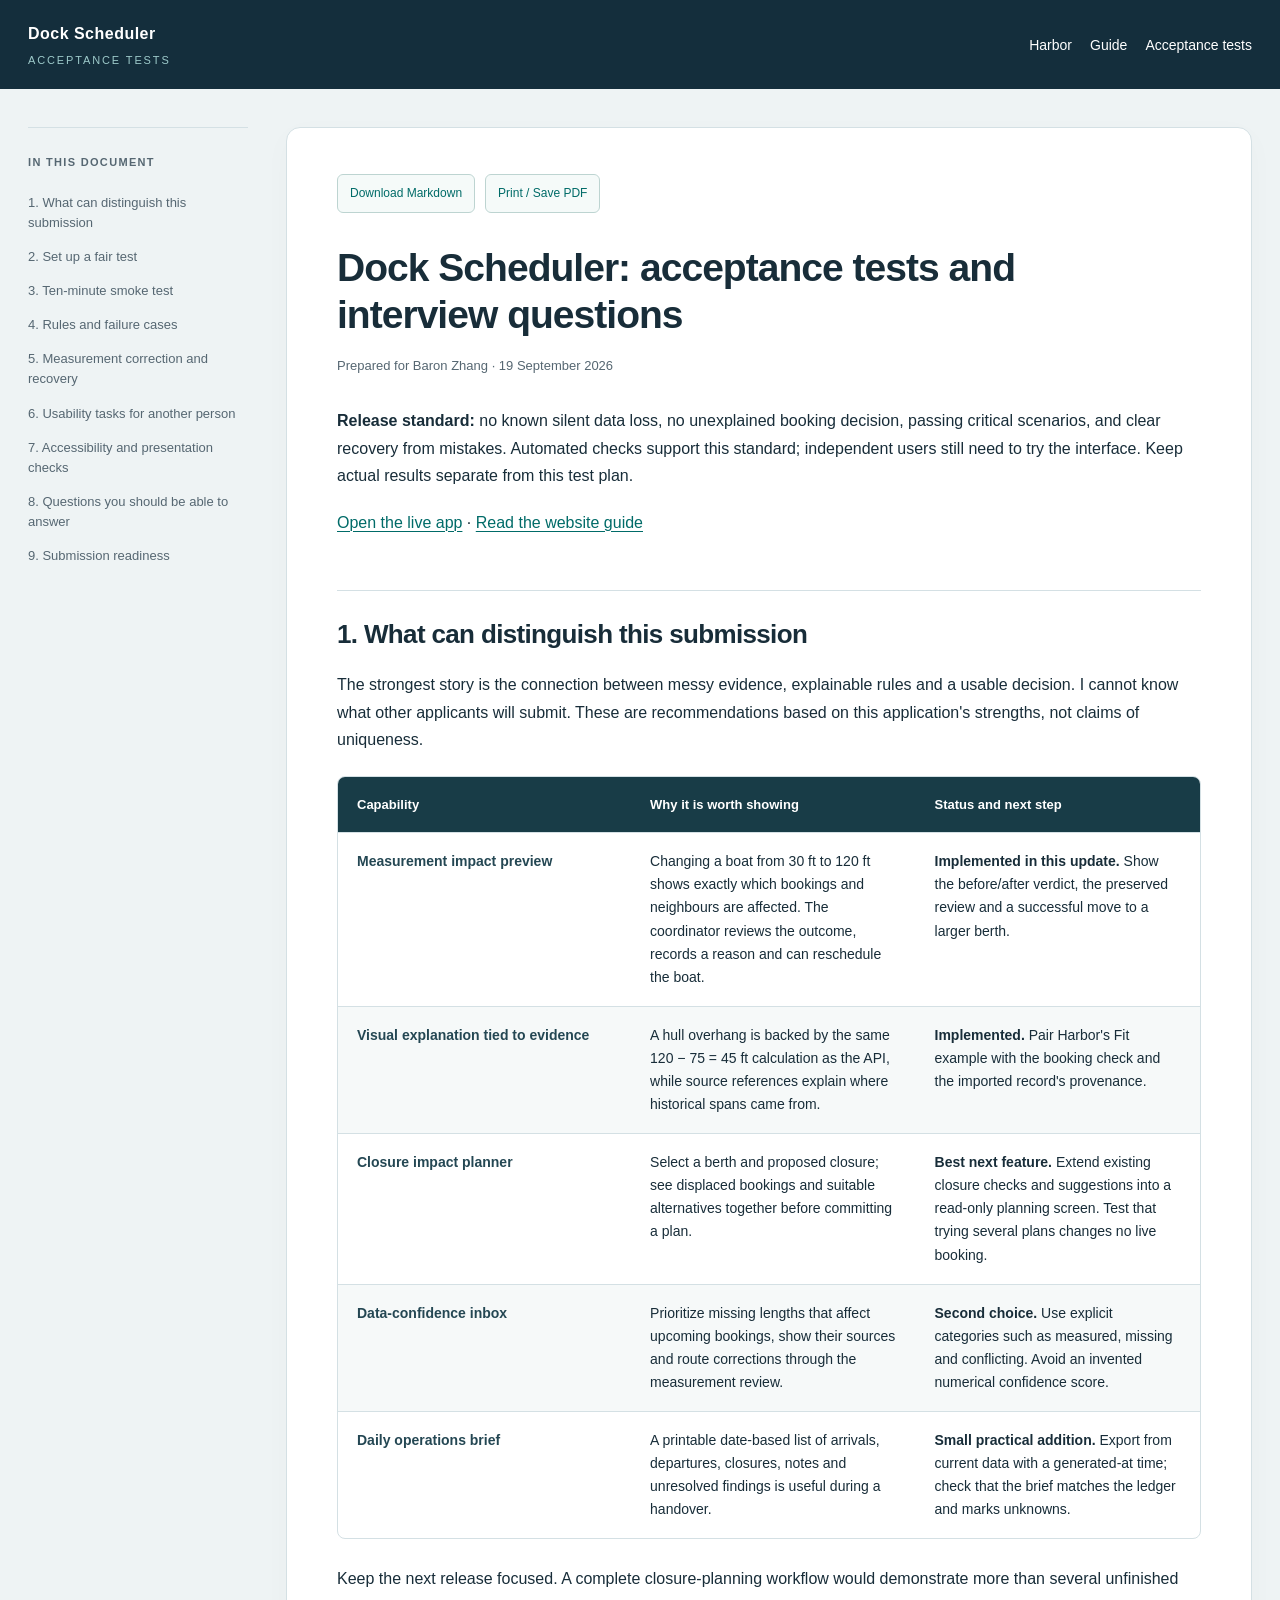
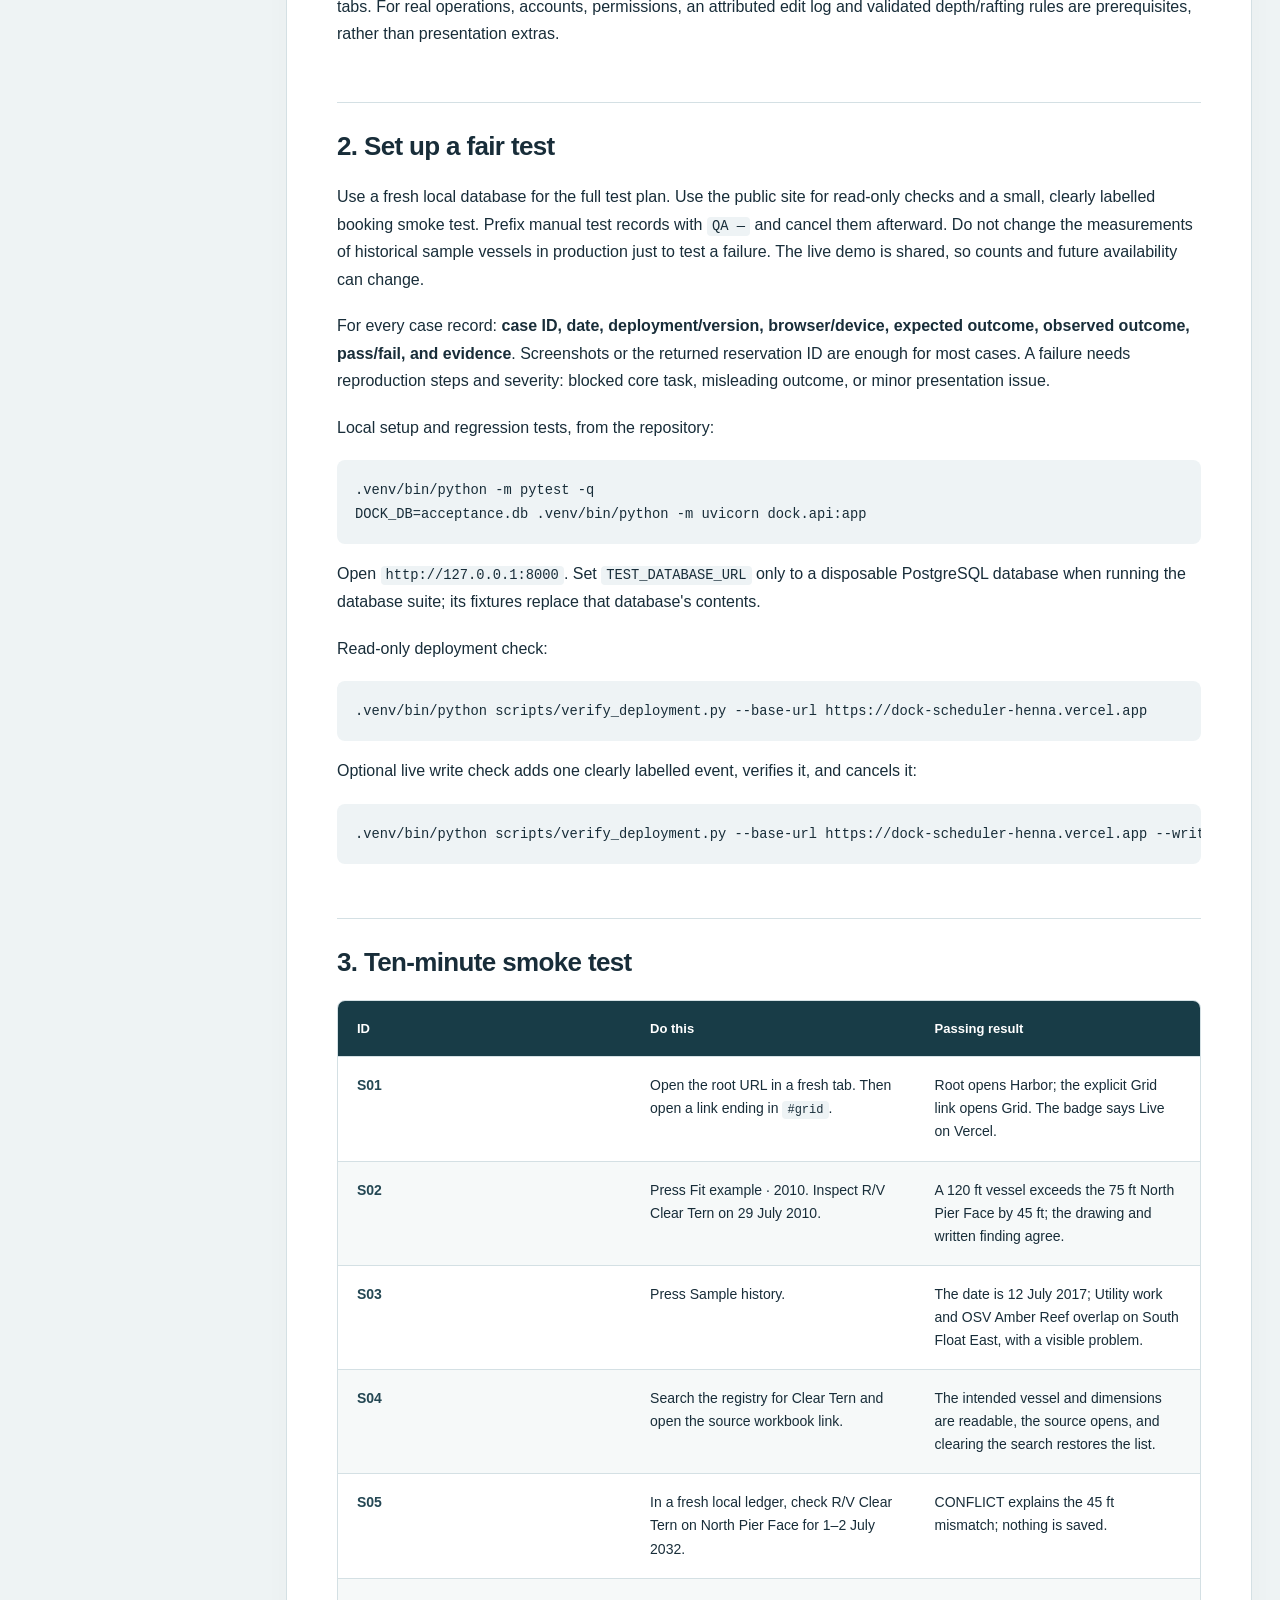
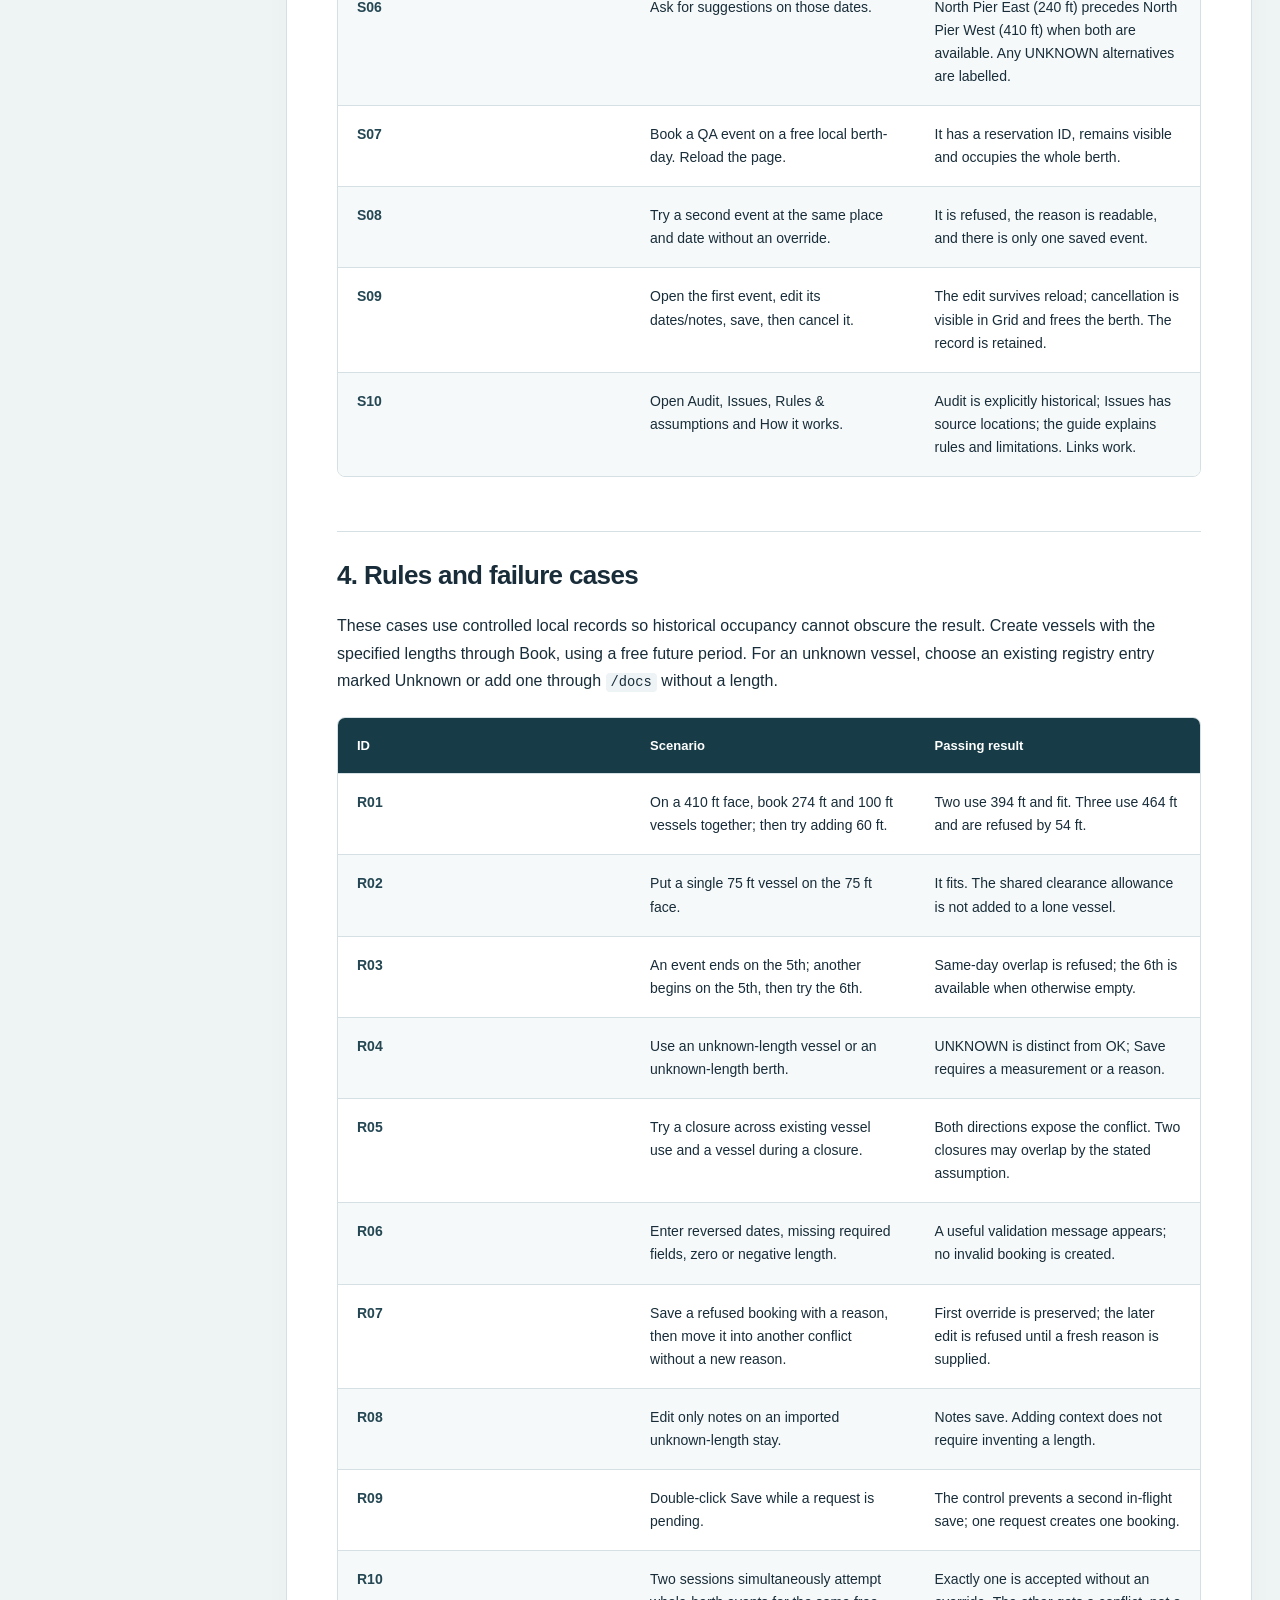
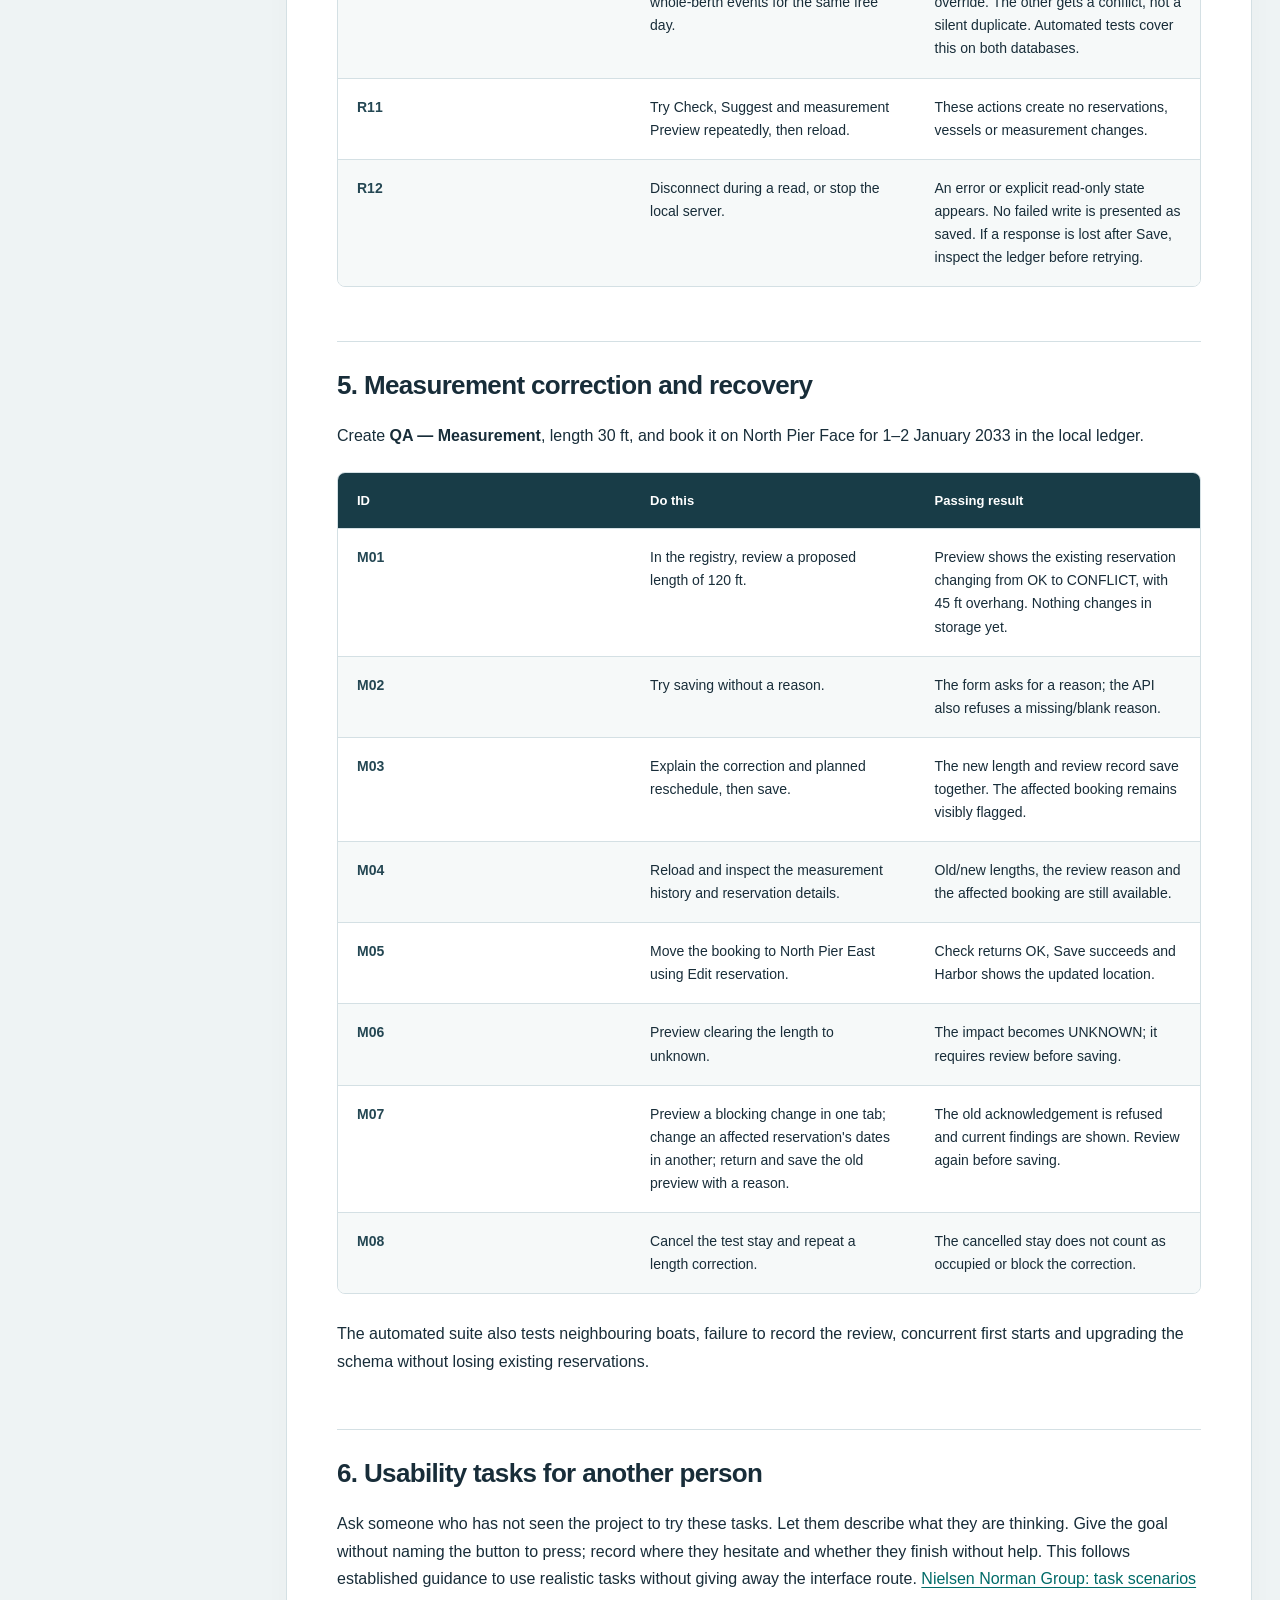
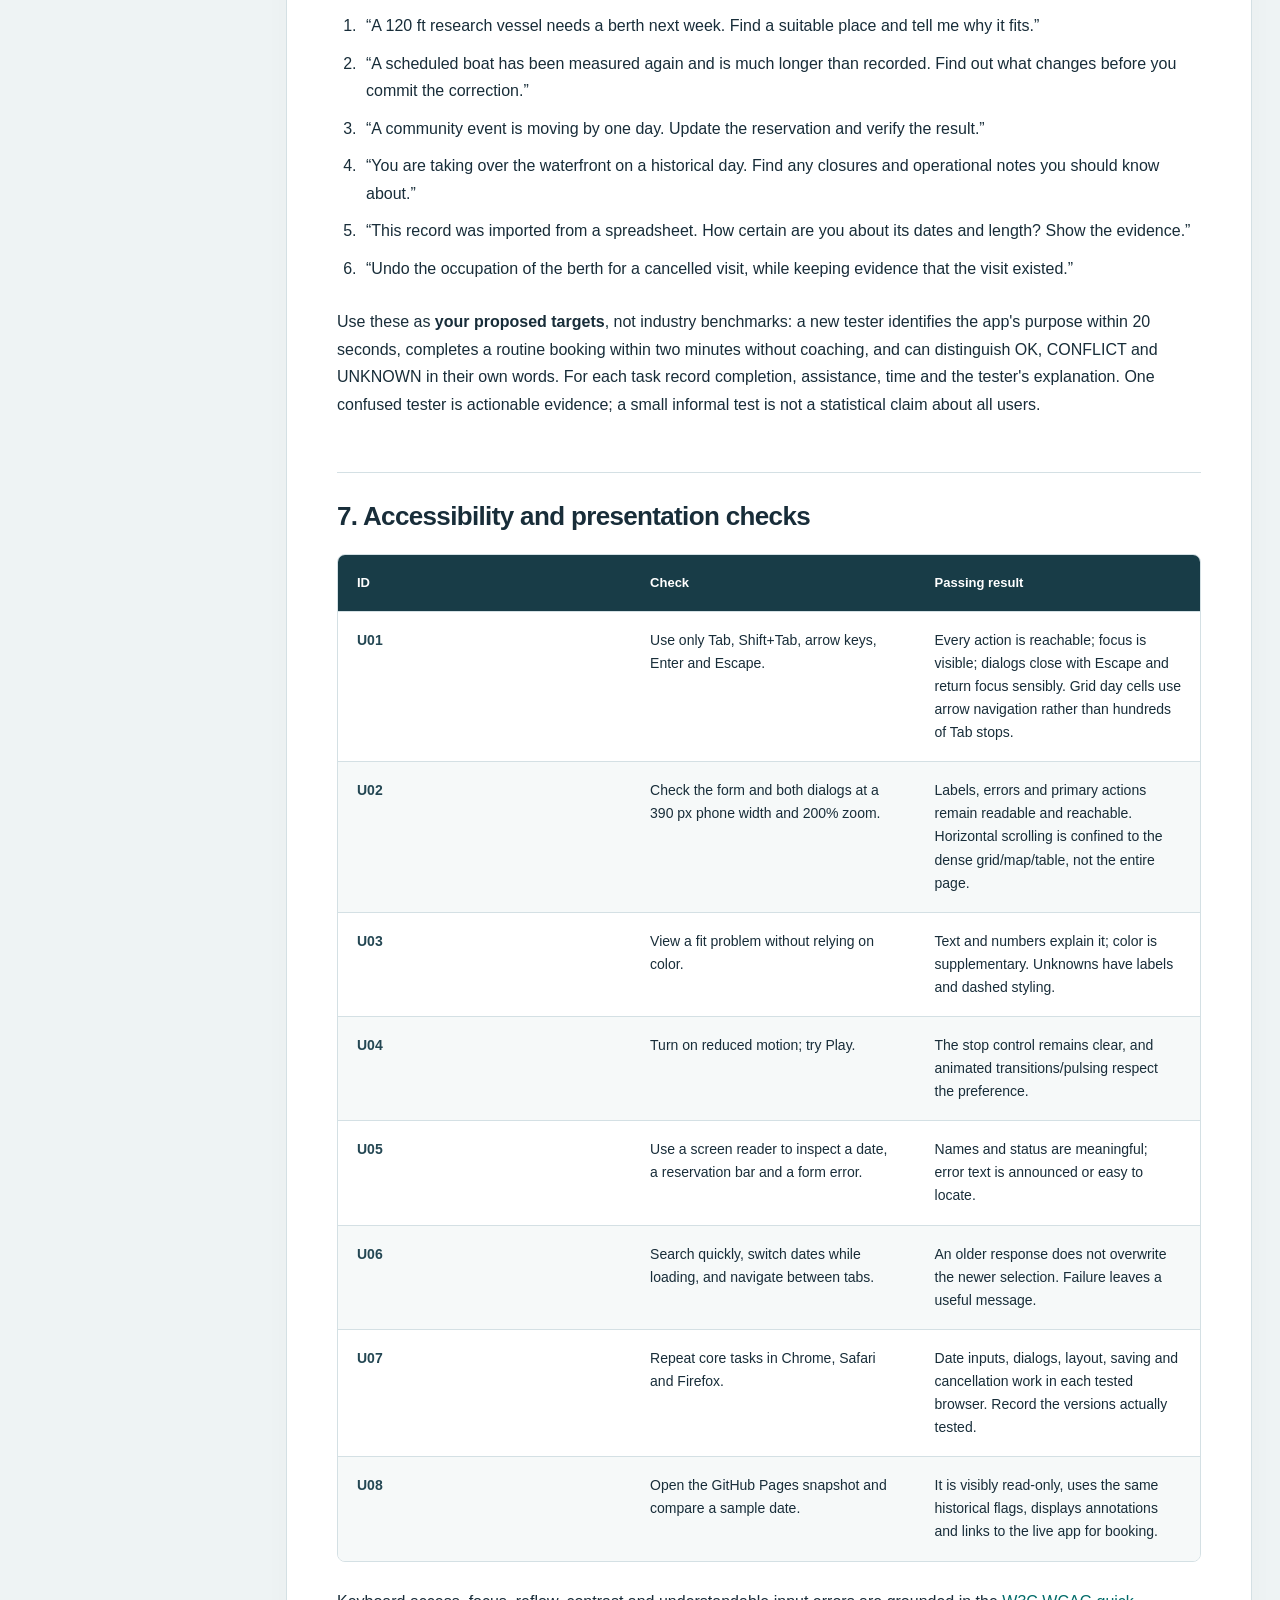
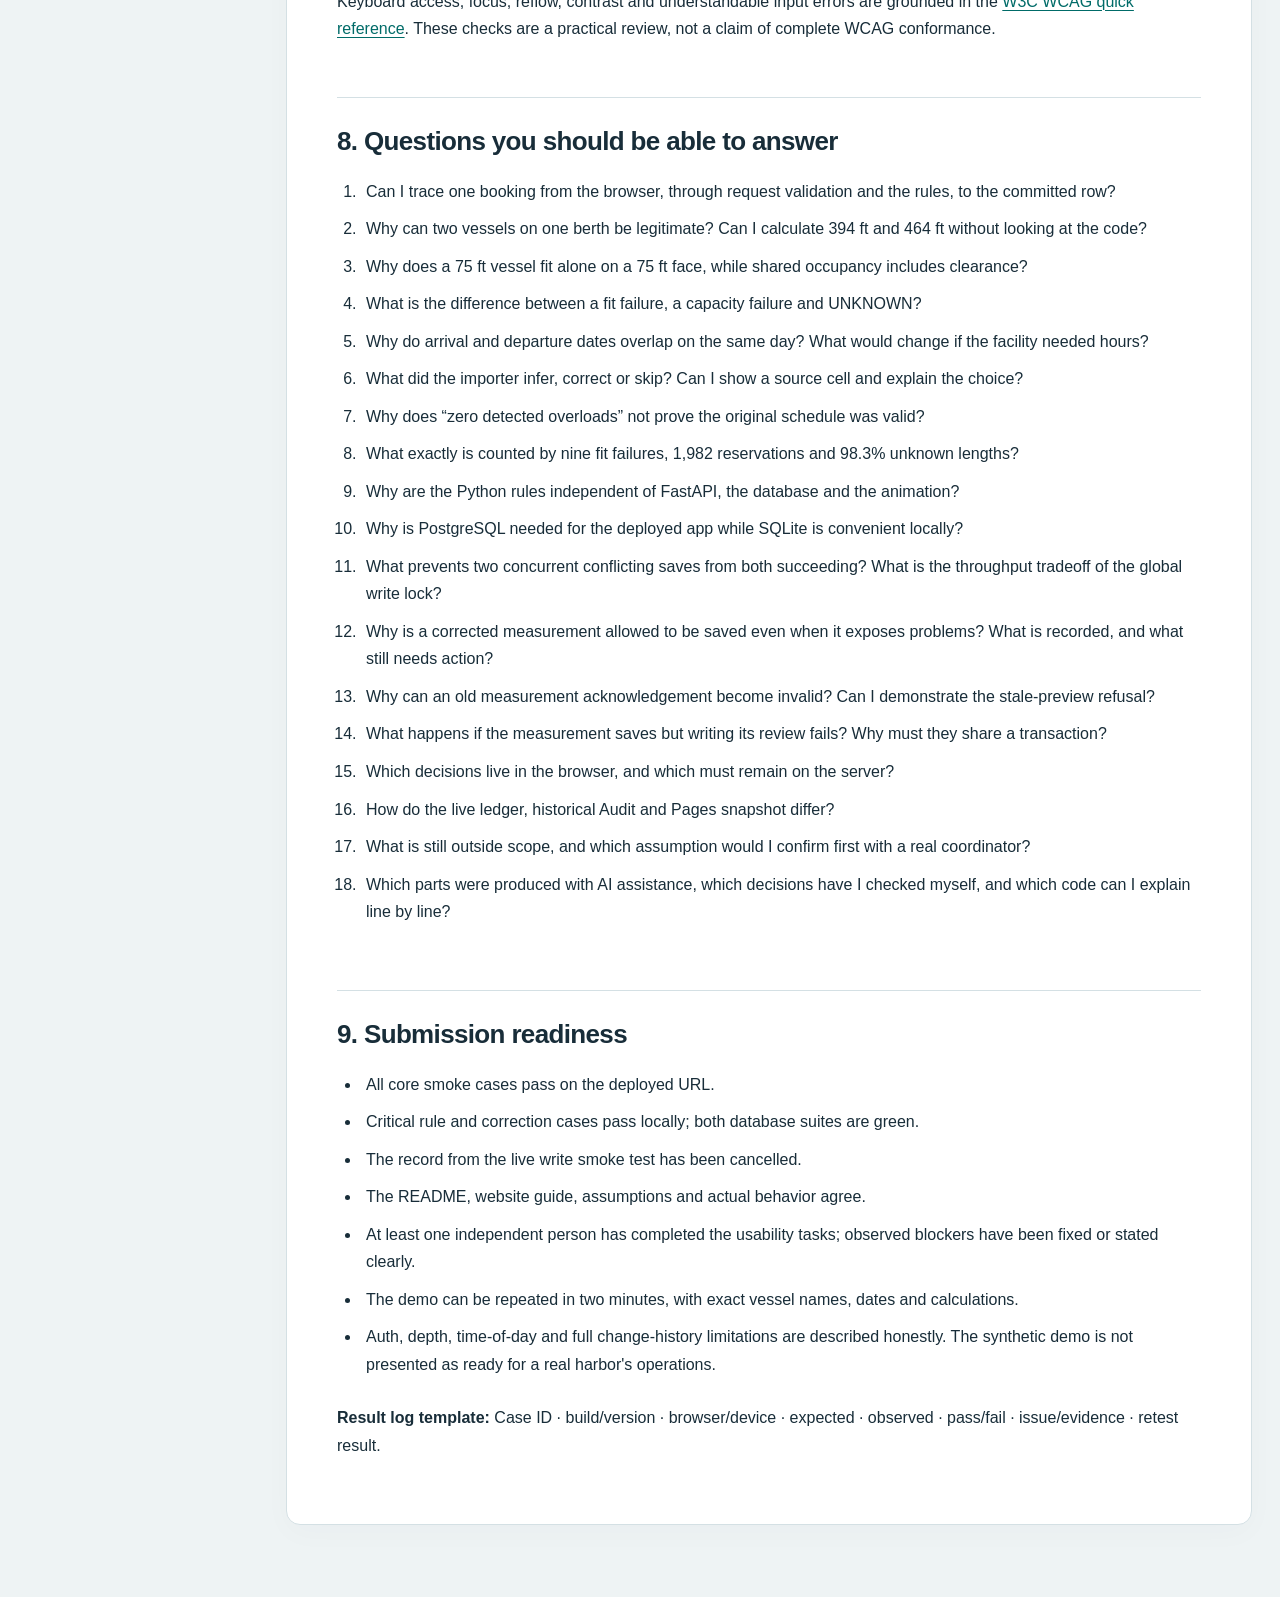
==== site/acceptance.html @ c5d9aa5a "Review measurement impacts and finish coordinator workflows" ====
<!doctype html><html lang="en"><head><meta charset="utf-8"><meta name="viewport" content="width=device-width,initial-scale=1"><title>Dock Scheduler · Acceptance tests</title><style>
:root{--ink:#182d39;--muted:#566772;--teal:#006b68;--line:#d4e0e4;--paper:#fff;--wash:#eef3f4;color-scheme:light}
*{box-sizing:border-box}html{scroll-behavior:smooth;scroll-padding-top:28px}
body{margin:0;background:var(--wash);color:var(--ink);font:16px/1.72 -apple-system,BlinkMacSystemFont,"Segoe UI",sans-serif}
.top{background:#142e3c;color:#fff;padding:20px max(28px,calc((100vw - 1380px)/2));display:flex;align-items:center;justify-content:space-between;gap:16px}
.brand{font-size:16px;font-weight:700;letter-spacing:.03em}.brand span{display:block;font-size:11px;font-weight:500;letter-spacing:.17em;text-transform:uppercase;color:#9dcaca;margin-top:3px}
.top nav{display:flex;gap:18px;flex-wrap:wrap}.top a{color:#fff;font-size:14px;text-decoration:none}.top a[aria-current]{border-bottom:2px solid #73c6bf}
.layout{max-width:1380px;margin:auto;padding:38px 28px 72px;display:grid;grid-template-columns:220px minmax(0,1fr);gap:38px;align-items:start}
.toc{position:sticky;top:24px;font-size:13px;line-height:1.55}.toc h2{font-size:11px;letter-spacing:.12em;text-transform:uppercase;color:var(--muted);margin:0 0 16px}.toc a{display:block;color:var(--muted);padding:7px 0;text-decoration:none}.toc a:hover{color:var(--teal)}
main{background:var(--paper);padding:46px 50px;border:1px solid var(--line);border-radius:14px;min-width:0;box-shadow:0 8px 30px #16384406}
.tools{display:flex;gap:10px;flex-wrap:wrap;margin-bottom:32px;font-size:12px}.tools a,.tools button{font:inherit;color:var(--teal);border:1px solid #bdd4d1;background:#f5faf9;border-radius:6px;padding:8px 12px;text-decoration:none;cursor:pointer}
h1,h2,h3{line-height:1.2;letter-spacing:-.025em}h1{font-size:39px;margin:0 0 16px;max-width:760px;font-weight:750}h1+p{font-size:13px;color:var(--muted);margin:0 0 30px}
h2{font-size:26px;margin:54px 0 21px;padding-top:28px;border-top:1px solid var(--line)}h3{font-size:20px;margin:32px 0 12px}p{margin:14px 0 19px}h2+p,h3+p{margin-top:0}
a{color:var(--teal);text-decoration-thickness:1px;text-underline-offset:3px;overflow-wrap:anywhere}a:hover{color:#043f49}a:focus-visible,button:focus-visible{outline:3px solid #c8752b;outline-offset:4px}
pre{overflow:auto;padding:18px;background:#eef3f5;border-radius:8px;line-height:1.5}pre code{padding:0;white-space:pre}strong{font-weight:700}code{font-size:.86em;padding:2px 5px;border-radius:4px;background:#eef3f5;overflow-wrap:anywhere}li{padding:0 0 10px 5px}ul,ol{padding-left:24px}
.table-wrap{border:1px solid var(--line);border-radius:8px;overflow:hidden;margin:22px 0 26px}table{width:100%;border-collapse:collapse;table-layout:fixed;font-size:14px;line-height:1.65}th,td{padding:17px 19px;text-align:left;vertical-align:top;overflow-wrap:anywhere}th{background:#183c47;color:#fff;font-weight:650;font-size:13px}th:first-child,td:first-child{width:34%}td{border-top:1px solid var(--line)}tbody tr:nth-child(even){background:#f6f9f9}td:first-child{color:#244753;font-weight:550}
.footer{font-size:12px;color:var(--muted);border-top:1px solid var(--line);padding-top:20px;margin-top:44px}
@media(max-width:1100px){.layout{grid-template-columns:175px minmax(0,1fr);gap:24px}main{padding:36px 30px}h1{font-size:34px}.toc{font-size:12px}}
@media(max-width:800px){.layout{display:block;padding:20px 16px 48px}.toc{position:static;margin-bottom:22px}.toc h2{margin-bottom:8px}.toc a{display:inline-block;margin-right:16px;padding:4px 0}.top{padding:18px 20px}.top nav{gap:12px}main{padding:28px 24px}h1{font-size:30px}h2{font-size:23px;margin-top:38px}}
@media(max-width:550px){body{font-size:15px}.top{align-items:flex-start;flex-direction:column}main{padding:25px 18px}.table-wrap{border:0}table,tbody,tr,td{display:block;width:100%}thead{display:none}tr{border:1px solid var(--line);border-radius:8px;overflow:hidden;margin-bottom:14px}td:first-child{width:100%;background:#eaf2f2}td{border:0;padding:14px 16px}td+td{border-top:1px solid var(--line)}td::before{content:attr(data-label);display:block;font-size:10px;text-transform:uppercase;letter-spacing:.08em;color:var(--muted);margin-bottom:7px}h1{font-size:28px}}
@media print{@page{size:A4;margin:17mm}body{background:white;font-size:10pt;line-height:1.5}.top,.toc,.tools{display:none}.layout{display:block;margin:0;padding:0;max-width:none}main{border:0;box-shadow:none;border-radius:0;padding:0}h1{font-size:25pt}h2{font-size:17pt;margin-top:24pt;padding-top:12pt}h3{font-size:13pt}h1,h2,h3{break-after:avoid}table{font-size:9pt;line-height:1.4}th,td{padding:8pt}tr{break-inside:avoid}th{background:#e8eff0;color:var(--ink)}.table-wrap{overflow:visible;border-radius:0}a{color:#164e5c}p,li{orphans:3;widows:3}.footer{font-size:8pt}}
</style></head><body>
    <header class="top"><div class="brand">Dock Scheduler<span>Acceptance tests</span></div><nav><a href="index.html#harbor">Harbor</a><a href="guide.html">Guide</a><a href="acceptance.html">Acceptance tests</a></nav></header>
    <div class="layout"><aside class="toc"><h2>In this document</h2><nav aria-label="Contents"><a href="#1-what-can-distinguish-this-submission">1. What can distinguish this submission</a><a href="#2-set-up-a-fair-test">2. Set up a fair test</a><a href="#3-ten-minute-smoke-test">3. Ten-minute smoke test</a><a href="#4-rules-and-failure-cases">4. Rules and failure cases</a><a href="#5-measurement-correction-and-recovery">5. Measurement correction and recovery</a><a href="#6-usability-tasks-for-another-person">6. Usability tasks for another person</a><a href="#7-accessibility-and-presentation-checks">7. Accessibility and presentation checks</a><a href="#8-questions-you-should-be-able-to-answer">8. Questions you should be able to answer</a><a href="#9-submission-readiness">9. Submission readiness</a></nav></aside><main><div class="tools"><a href="acceptance.md" download>Download Markdown</a><button onclick="window.print()" type="button">Print / Save PDF</button></div><h1 id="dock-scheduler-acceptance-tests-and-interview-questions">Dock Scheduler: acceptance tests and interview questions</h1>
<p>Prepared for Baron Zhang · 19 September 2026</p>
<p><strong>Release standard:</strong> no known silent data loss, no unexplained booking decision, passing critical scenarios, and clear recovery from mistakes. Automated checks support this standard; independent users still need to try the interface. Keep actual results separate from this test plan.</p>
<p><a href="https://dock-scheduler-henna.vercel.app/">Open the live app</a> · <a href="https://dock-scheduler-henna.vercel.app/guide.html">Read the website guide</a></p>
<h2 id="1-what-can-distinguish-this-submission">1. What can distinguish this submission</h2>
<p>The strongest story is the connection between messy evidence, explainable rules and a usable decision. I cannot know what other applicants will submit. These are recommendations based on this application&#x27;s strengths, not claims of uniqueness.</p>
<div class="table-wrap"><table><thead><tr><th scope="col">Capability</th><th scope="col">Why it is worth showing</th><th scope="col">Status and next step</th></tr></thead><tbody><tr><td data-label="Capability">Measurement impact preview</td><td data-label="Why it is worth showing">Changing a boat from 30 ft to 120 ft shows exactly which bookings and neighbours are affected. The coordinator reviews the outcome, records a reason and can reschedule the boat.</td><td data-label="Status and next step"><strong>Implemented in this update.</strong> Show the before/after verdict, the preserved review and a successful move to a larger berth.</td></tr><tr><td data-label="Capability">Visual explanation tied to evidence</td><td data-label="Why it is worth showing">A hull overhang is backed by the same 120 − 75 = 45 ft calculation as the API, while source references explain where historical spans came from.</td><td data-label="Status and next step"><strong>Implemented.</strong> Pair Harbor&#x27;s Fit example with the booking check and the imported record&#x27;s provenance.</td></tr><tr><td data-label="Capability">Closure impact planner</td><td data-label="Why it is worth showing">Select a berth and proposed closure; see displaced bookings and suitable alternatives together before committing a plan.</td><td data-label="Status and next step"><strong>Best next feature.</strong> Extend existing closure checks and suggestions into a read-only planning screen. Test that trying several plans changes no live booking.</td></tr><tr><td data-label="Capability">Data-confidence inbox</td><td data-label="Why it is worth showing">Prioritize missing lengths that affect upcoming bookings, show their sources and route corrections through the measurement review.</td><td data-label="Status and next step"><strong>Second choice.</strong> Use explicit categories such as measured, missing and conflicting. Avoid an invented numerical confidence score.</td></tr><tr><td data-label="Capability">Daily operations brief</td><td data-label="Why it is worth showing">A printable date-based list of arrivals, departures, closures, notes and unresolved findings is useful during a handover.</td><td data-label="Status and next step"><strong>Small practical addition.</strong> Export from current data with a generated-at time; check that the brief matches the ledger and marks unknowns.</td></tr></tbody></table></div>
<p>Keep the next release focused. A complete closure-planning workflow would demonstrate more than several unfinished tabs. For real operations, accounts, permissions, an attributed edit log and validated depth/rafting rules are prerequisites, rather than presentation extras.</p>
<h2 id="2-set-up-a-fair-test">2. Set up a fair test</h2>
<p>Use a fresh local database for the full test plan. Use the public site for read-only checks and a small, clearly labelled booking smoke test. Prefix manual test records with <code>QA —</code> and cancel them afterward. Do not change the measurements of historical sample vessels in production just to test a failure. The live demo is shared, so counts and future availability can change.</p>
<p>For every case record: <strong>case ID, date, deployment/version, browser/device, expected outcome, observed outcome, pass/fail, and evidence</strong>. Screenshots or the returned reservation ID are enough for most cases. A failure needs reproduction steps and severity: blocked core task, misleading outcome, or minor presentation issue.</p>
<p>Local setup and regression tests, from the repository:</p>
<pre><code>.venv/bin/python -m pytest -q
DOCK_DB=acceptance.db .venv/bin/python -m uvicorn dock.api:app</code></pre>
<p>Open <code>http://127.0.0.1:8000</code>. Set <code>TEST_DATABASE_URL</code> only to a disposable PostgreSQL database when running the database suite; its fixtures replace that database&#x27;s contents.</p>
<p>Read-only deployment check:</p>
<pre><code>.venv/bin/python scripts/verify_deployment.py --base-url https://dock-scheduler-henna.vercel.app</code></pre>
<p>Optional live write check adds one clearly labelled event, verifies it, and cancels it:</p>
<pre><code>.venv/bin/python scripts/verify_deployment.py --base-url https://dock-scheduler-henna.vercel.app --write-smoke</code></pre>
<h2 id="3-ten-minute-smoke-test">3. Ten-minute smoke test</h2>
<div class="table-wrap"><table><thead><tr><th scope="col">ID</th><th scope="col">Do this</th><th scope="col">Passing result</th></tr></thead><tbody><tr><td data-label="ID">S01</td><td data-label="Do this">Open the root URL in a fresh tab. Then open a link ending in <code>#grid</code>.</td><td data-label="Passing result">Root opens Harbor; the explicit Grid link opens Grid. The badge says Live on Vercel.</td></tr><tr><td data-label="ID">S02</td><td data-label="Do this">Press Fit example · 2010. Inspect R/V Clear Tern on 29 July 2010.</td><td data-label="Passing result">A 120 ft vessel exceeds the 75 ft North Pier Face by 45 ft; the drawing and written finding agree.</td></tr><tr><td data-label="ID">S03</td><td data-label="Do this">Press Sample history.</td><td data-label="Passing result">The date is 12 July 2017; Utility work and OSV Amber Reef overlap on South Float East, with a visible problem.</td></tr><tr><td data-label="ID">S04</td><td data-label="Do this">Search the registry for Clear Tern and open the source workbook link.</td><td data-label="Passing result">The intended vessel and dimensions are readable, the source opens, and clearing the search restores the list.</td></tr><tr><td data-label="ID">S05</td><td data-label="Do this">In a fresh local ledger, check R/V Clear Tern on North Pier Face for 1–2 July 2032.</td><td data-label="Passing result">CONFLICT explains the 45 ft mismatch; nothing is saved.</td></tr><tr><td data-label="ID">S06</td><td data-label="Do this">Ask for suggestions on those dates.</td><td data-label="Passing result">North Pier East (240 ft) precedes North Pier West (410 ft) when both are available. Any UNKNOWN alternatives are labelled.</td></tr><tr><td data-label="ID">S07</td><td data-label="Do this">Book a QA event on a free local berth-day. Reload the page.</td><td data-label="Passing result">It has a reservation ID, remains visible and occupies the whole berth.</td></tr><tr><td data-label="ID">S08</td><td data-label="Do this">Try a second event at the same place and date without an override.</td><td data-label="Passing result">It is refused, the reason is readable, and there is only one saved event.</td></tr><tr><td data-label="ID">S09</td><td data-label="Do this">Open the first event, edit its dates/notes, save, then cancel it.</td><td data-label="Passing result">The edit survives reload; cancellation is visible in Grid and frees the berth. The record is retained.</td></tr><tr><td data-label="ID">S10</td><td data-label="Do this">Open Audit, Issues, Rules &amp; assumptions and How it works.</td><td data-label="Passing result">Audit is explicitly historical; Issues has source locations; the guide explains rules and limitations. Links work.</td></tr></tbody></table></div>
<h2 id="4-rules-and-failure-cases">4. Rules and failure cases</h2>
<p>These cases use controlled local records so historical occupancy cannot obscure the result. Create vessels with the specified lengths through Book, using a free future period. For an unknown vessel, choose an existing registry entry marked Unknown or add one through <code>/docs</code> without a length.</p>
<div class="table-wrap"><table><thead><tr><th scope="col">ID</th><th scope="col">Scenario</th><th scope="col">Passing result</th></tr></thead><tbody><tr><td data-label="ID">R01</td><td data-label="Scenario">On a 410 ft face, book 274 ft and 100 ft vessels together; then try adding 60 ft.</td><td data-label="Passing result">Two use 394 ft and fit. Three use 464 ft and are refused by 54 ft.</td></tr><tr><td data-label="ID">R02</td><td data-label="Scenario">Put a single 75 ft vessel on the 75 ft face.</td><td data-label="Passing result">It fits. The shared clearance allowance is not added to a lone vessel.</td></tr><tr><td data-label="ID">R03</td><td data-label="Scenario">An event ends on the 5th; another begins on the 5th, then try the 6th.</td><td data-label="Passing result">Same-day overlap is refused; the 6th is available when otherwise empty.</td></tr><tr><td data-label="ID">R04</td><td data-label="Scenario">Use an unknown-length vessel or an unknown-length berth.</td><td data-label="Passing result">UNKNOWN is distinct from OK; Save requires a measurement or a reason.</td></tr><tr><td data-label="ID">R05</td><td data-label="Scenario">Try a closure across existing vessel use and a vessel during a closure.</td><td data-label="Passing result">Both directions expose the conflict. Two closures may overlap by the stated assumption.</td></tr><tr><td data-label="ID">R06</td><td data-label="Scenario">Enter reversed dates, missing required fields, zero or negative length.</td><td data-label="Passing result">A useful validation message appears; no invalid booking is created.</td></tr><tr><td data-label="ID">R07</td><td data-label="Scenario">Save a refused booking with a reason, then move it into another conflict without a new reason.</td><td data-label="Passing result">First override is preserved; the later edit is refused until a fresh reason is supplied.</td></tr><tr><td data-label="ID">R08</td><td data-label="Scenario">Edit only notes on an imported unknown-length stay.</td><td data-label="Passing result">Notes save. Adding context does not require inventing a length.</td></tr><tr><td data-label="ID">R09</td><td data-label="Scenario">Double-click Save while a request is pending.</td><td data-label="Passing result">The control prevents a second in-flight save; one request creates one booking.</td></tr><tr><td data-label="ID">R10</td><td data-label="Scenario">Two sessions simultaneously attempt whole-berth events for the same free day.</td><td data-label="Passing result">Exactly one is accepted without an override. The other gets a conflict, not a silent duplicate. Automated tests cover this on both databases.</td></tr><tr><td data-label="ID">R11</td><td data-label="Scenario">Try Check, Suggest and measurement Preview repeatedly, then reload.</td><td data-label="Passing result">These actions create no reservations, vessels or measurement changes.</td></tr><tr><td data-label="ID">R12</td><td data-label="Scenario">Disconnect during a read, or stop the local server.</td><td data-label="Passing result">An error or explicit read-only state appears. No failed write is presented as saved. If a response is lost after Save, inspect the ledger before retrying.</td></tr></tbody></table></div>
<h2 id="5-measurement-correction-and-recovery">5. Measurement correction and recovery</h2>
<p>Create <strong>QA — Measurement</strong>, length 30 ft, and book it on North Pier Face for 1–2 January 2033 in the local ledger.</p>
<div class="table-wrap"><table><thead><tr><th scope="col">ID</th><th scope="col">Do this</th><th scope="col">Passing result</th></tr></thead><tbody><tr><td data-label="ID">M01</td><td data-label="Do this">In the registry, review a proposed length of 120 ft.</td><td data-label="Passing result">Preview shows the existing reservation changing from OK to CONFLICT, with 45 ft overhang. Nothing changes in storage yet.</td></tr><tr><td data-label="ID">M02</td><td data-label="Do this">Try saving without a reason.</td><td data-label="Passing result">The form asks for a reason; the API also refuses a missing/blank reason.</td></tr><tr><td data-label="ID">M03</td><td data-label="Do this">Explain the correction and planned reschedule, then save.</td><td data-label="Passing result">The new length and review record save together. The affected booking remains visibly flagged.</td></tr><tr><td data-label="ID">M04</td><td data-label="Do this">Reload and inspect the measurement history and reservation details.</td><td data-label="Passing result">Old/new lengths, the review reason and the affected booking are still available.</td></tr><tr><td data-label="ID">M05</td><td data-label="Do this">Move the booking to North Pier East using Edit reservation.</td><td data-label="Passing result">Check returns OK, Save succeeds and Harbor shows the updated location.</td></tr><tr><td data-label="ID">M06</td><td data-label="Do this">Preview clearing the length to unknown.</td><td data-label="Passing result">The impact becomes UNKNOWN; it requires review before saving.</td></tr><tr><td data-label="ID">M07</td><td data-label="Do this">Preview a blocking change in one tab; change an affected reservation&#x27;s dates in another; return and save the old preview with a reason.</td><td data-label="Passing result">The old acknowledgement is refused and current findings are shown. Review again before saving.</td></tr><tr><td data-label="ID">M08</td><td data-label="Do this">Cancel the test stay and repeat a length correction.</td><td data-label="Passing result">The cancelled stay does not count as occupied or block the correction.</td></tr></tbody></table></div>
<p>The automated suite also tests neighbouring boats, failure to record the review, concurrent first starts and upgrading the schema without losing existing reservations.</p>
<h2 id="6-usability-tasks-for-another-person">6. Usability tasks for another person</h2>
<p>Ask someone who has not seen the project to try these tasks. Let them describe what they are thinking. Give the goal without naming the button to press; record where they hesitate and whether they finish without help. This follows established guidance to use realistic tasks without giving away the interface route. <a href="https://www.nngroup.com/articles/task-scenarios-usability-testing/">Nielsen Norman Group: task scenarios</a></p>
<ol><li>“A 120 ft research vessel needs a berth next week. Find a suitable place and tell me why it fits.”</li><li>“A scheduled boat has been measured again and is much longer than recorded. Find out what changes before you commit the correction.”</li><li>“A community event is moving by one day. Update the reservation and verify the result.”</li><li>“You are taking over the waterfront on a historical day. Find any closures and operational notes you should know about.”</li><li>“This record was imported from a spreadsheet. How certain are you about its dates and length? Show the evidence.”</li><li>“Undo the occupation of the berth for a cancelled visit, while keeping evidence that the visit existed.”</li></ol>
<p>Use these as <strong>your proposed targets</strong>, not industry benchmarks: a new tester identifies the app&#x27;s purpose within 20 seconds, completes a routine booking within two minutes without coaching, and can distinguish OK, CONFLICT and UNKNOWN in their own words. For each task record completion, assistance, time and the tester&#x27;s explanation. One confused tester is actionable evidence; a small informal test is not a statistical claim about all users.</p>
<h2 id="7-accessibility-and-presentation-checks">7. Accessibility and presentation checks</h2>
<div class="table-wrap"><table><thead><tr><th scope="col">ID</th><th scope="col">Check</th><th scope="col">Passing result</th></tr></thead><tbody><tr><td data-label="ID">U01</td><td data-label="Check">Use only Tab, Shift+Tab, arrow keys, Enter and Escape.</td><td data-label="Passing result">Every action is reachable; focus is visible; dialogs close with Escape and return focus sensibly. Grid day cells use arrow navigation rather than hundreds of Tab stops.</td></tr><tr><td data-label="ID">U02</td><td data-label="Check">Check the form and both dialogs at a 390 px phone width and 200% zoom.</td><td data-label="Passing result">Labels, errors and primary actions remain readable and reachable. Horizontal scrolling is confined to the dense grid/map/table, not the entire page.</td></tr><tr><td data-label="ID">U03</td><td data-label="Check">View a fit problem without relying on color.</td><td data-label="Passing result">Text and numbers explain it; color is supplementary. Unknowns have labels and dashed styling.</td></tr><tr><td data-label="ID">U04</td><td data-label="Check">Turn on reduced motion; try Play.</td><td data-label="Passing result">The stop control remains clear, and animated transitions/pulsing respect the preference.</td></tr><tr><td data-label="ID">U05</td><td data-label="Check">Use a screen reader to inspect a date, a reservation bar and a form error.</td><td data-label="Passing result">Names and status are meaningful; error text is announced or easy to locate.</td></tr><tr><td data-label="ID">U06</td><td data-label="Check">Search quickly, switch dates while loading, and navigate between tabs.</td><td data-label="Passing result">An older response does not overwrite the newer selection. Failure leaves a useful message.</td></tr><tr><td data-label="ID">U07</td><td data-label="Check">Repeat core tasks in Chrome, Safari and Firefox.</td><td data-label="Passing result">Date inputs, dialogs, layout, saving and cancellation work in each tested browser. Record the versions actually tested.</td></tr><tr><td data-label="ID">U08</td><td data-label="Check">Open the GitHub Pages snapshot and compare a sample date.</td><td data-label="Passing result">It is visibly read-only, uses the same historical flags, displays annotations and links to the live app for booking.</td></tr></tbody></table></div>
<p>Keyboard access, focus, reflow, contrast and understandable input errors are grounded in the <a href="https://www.w3.org/WAI/WCAG22/quickref/">W3C WCAG quick reference</a>. These checks are a practical review, not a claim of complete WCAG conformance.</p>
<h2 id="8-questions-you-should-be-able-to-answer">8. Questions you should be able to answer</h2>
<ol><li>Can I trace one booking from the browser, through request validation and the rules, to the committed row?</li><li>Why can two vessels on one berth be legitimate? Can I calculate 394 ft and 464 ft without looking at the code?</li><li>Why does a 75 ft vessel fit alone on a 75 ft face, while shared occupancy includes clearance?</li><li>What is the difference between a fit failure, a capacity failure and UNKNOWN?</li><li>Why do arrival and departure dates overlap on the same day? What would change if the facility needed hours?</li><li>What did the importer infer, correct or skip? Can I show a source cell and explain the choice?</li><li>Why does “zero detected overloads” not prove the original schedule was valid?</li><li>What exactly is counted by nine fit failures, 1,982 reservations and 98.3% unknown lengths?</li><li>Why are the Python rules independent of FastAPI, the database and the animation?</li><li>Why is PostgreSQL needed for the deployed app while SQLite is convenient locally?</li><li>What prevents two concurrent conflicting saves from both succeeding? What is the throughput tradeoff of the global write lock?</li><li>Why is a corrected measurement allowed to be saved even when it exposes problems? What is recorded, and what still needs action?</li><li>Why can an old measurement acknowledgement become invalid? Can I demonstrate the stale-preview refusal?</li><li>What happens if the measurement saves but writing its review fails? Why must they share a transaction?</li><li>Which decisions live in the browser, and which must remain on the server?</li><li>How do the live ledger, historical Audit and Pages snapshot differ?</li><li>What is still outside scope, and which assumption would I confirm first with a real coordinator?</li><li>Which parts were produced with AI assistance, which decisions have I checked myself, and which code can I explain line by line?</li></ol>
<h2 id="9-submission-readiness">9. Submission readiness</h2>
<ul><li>All core smoke cases pass on the deployed URL.</li><li>Critical rule and correction cases pass locally; both database suites are green.</li><li>The record from the live write smoke test has been cancelled.</li><li>The README, website guide, assumptions and actual behavior agree.</li><li>At least one independent person has completed the usability tasks; observed blockers have been fixed or stated clearly.</li><li>The demo can be repeated in two minutes, with exact vessel names, dates and calculations.</li><li>Auth, depth, time-of-day and full change-history limitations are described honestly. The synthetic demo is not presented as ready for a real harbor&#x27;s operations.</li></ul>
<p><strong>Result log template:</strong> Case ID · build/version · browser/device · expected · observed · pass/fail · issue/evidence · retest result.</p></main></div></body></html>
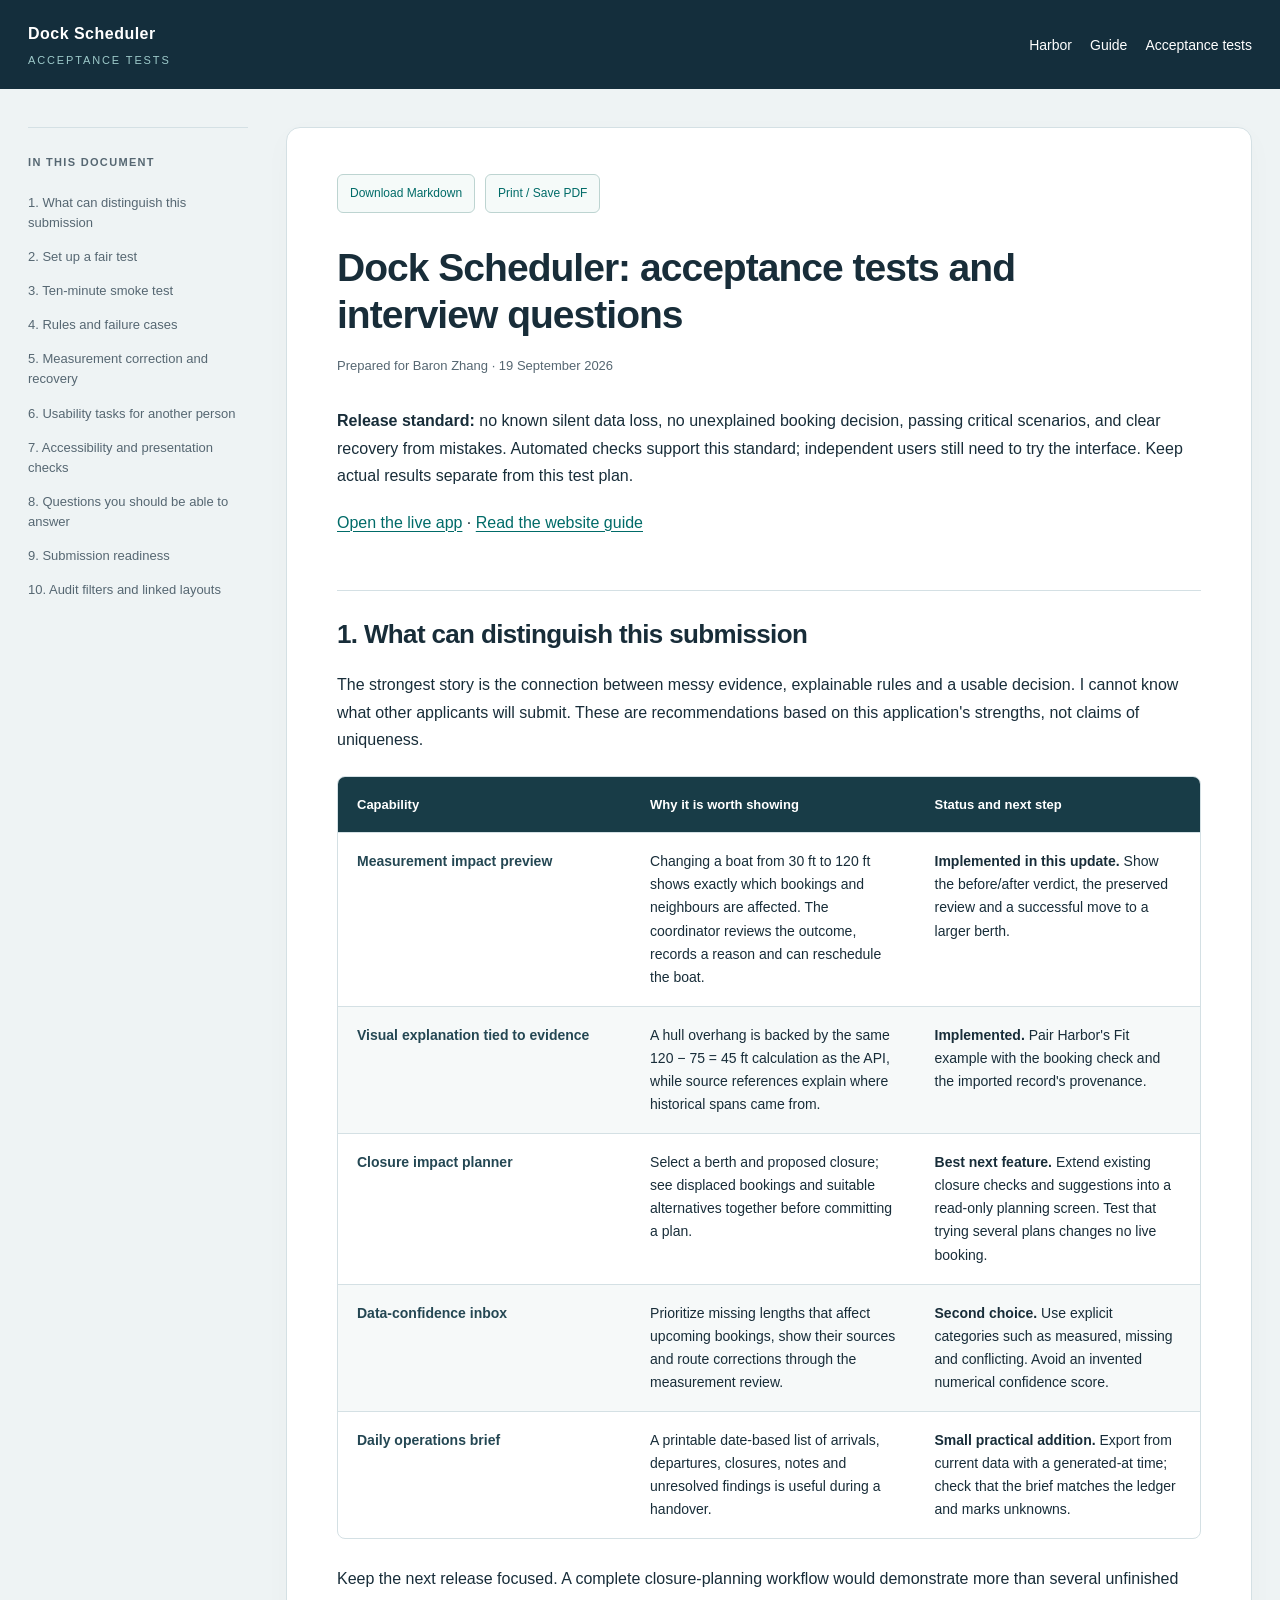
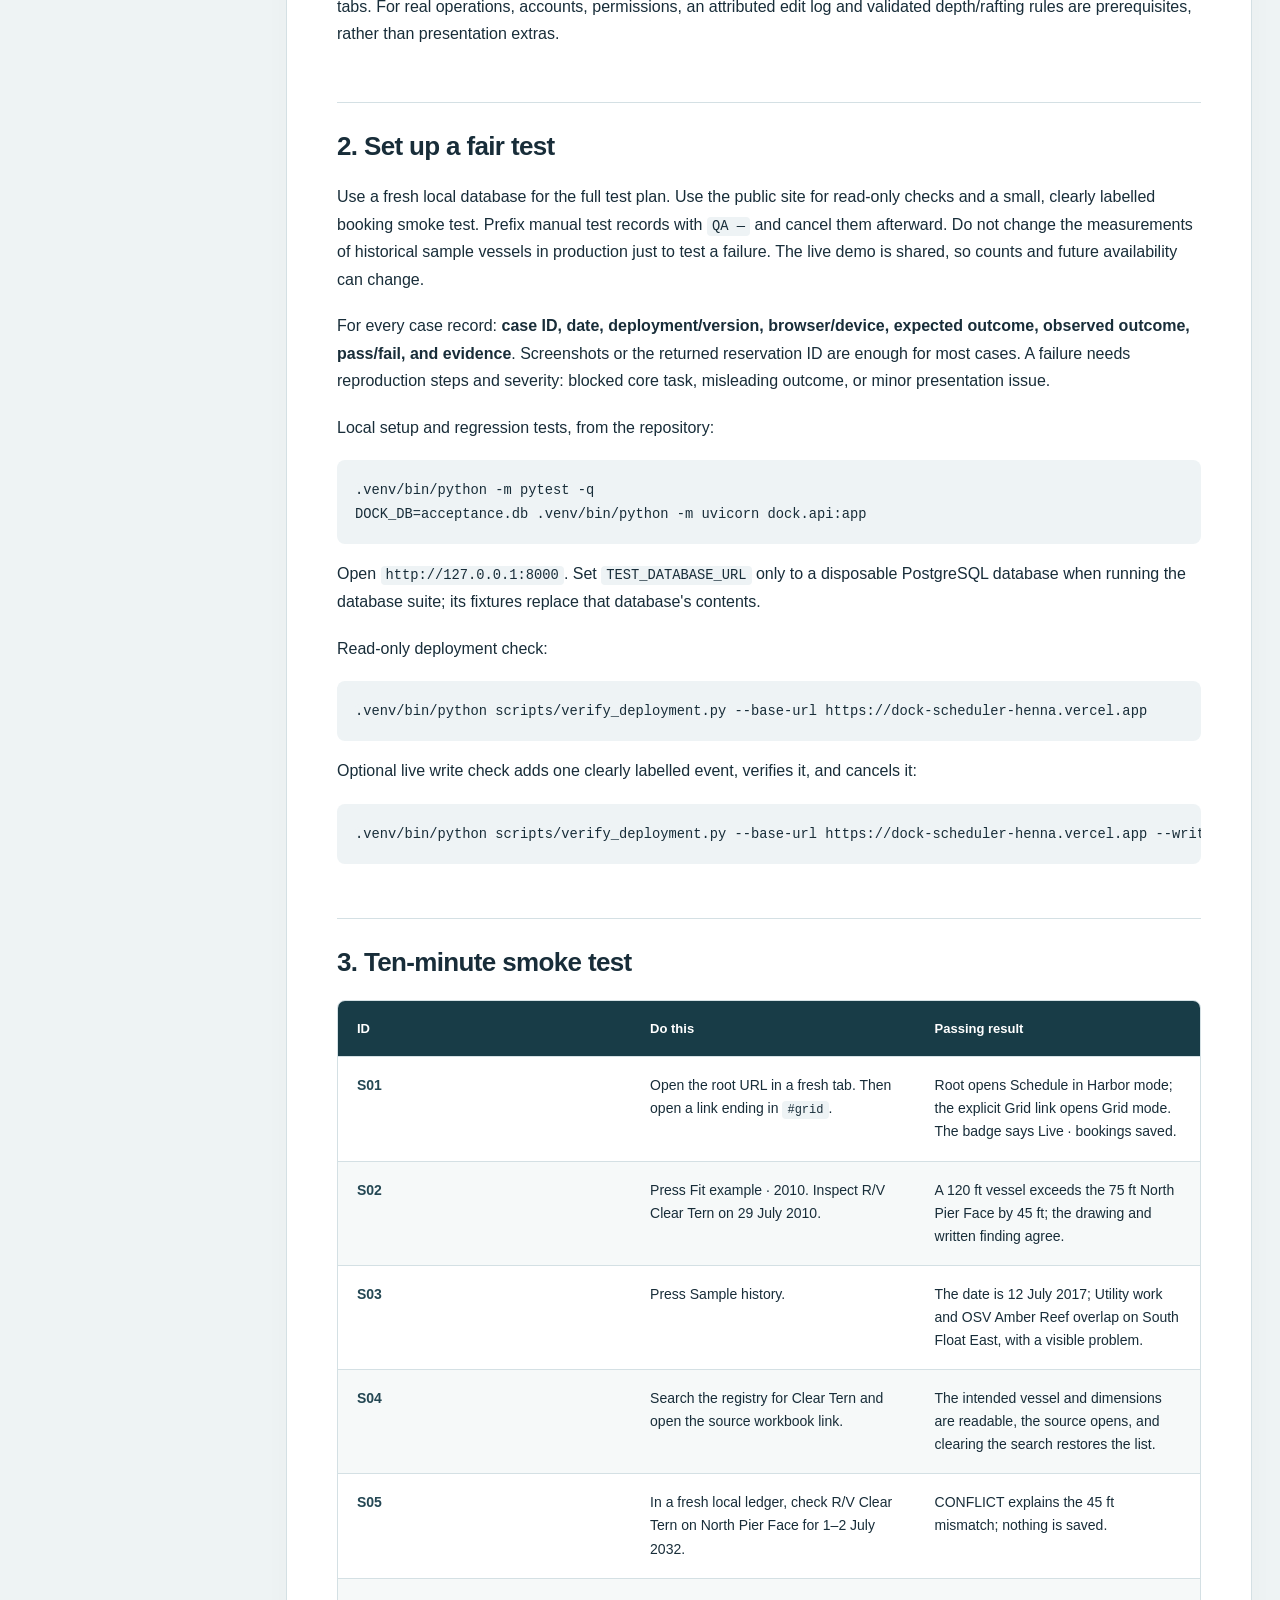
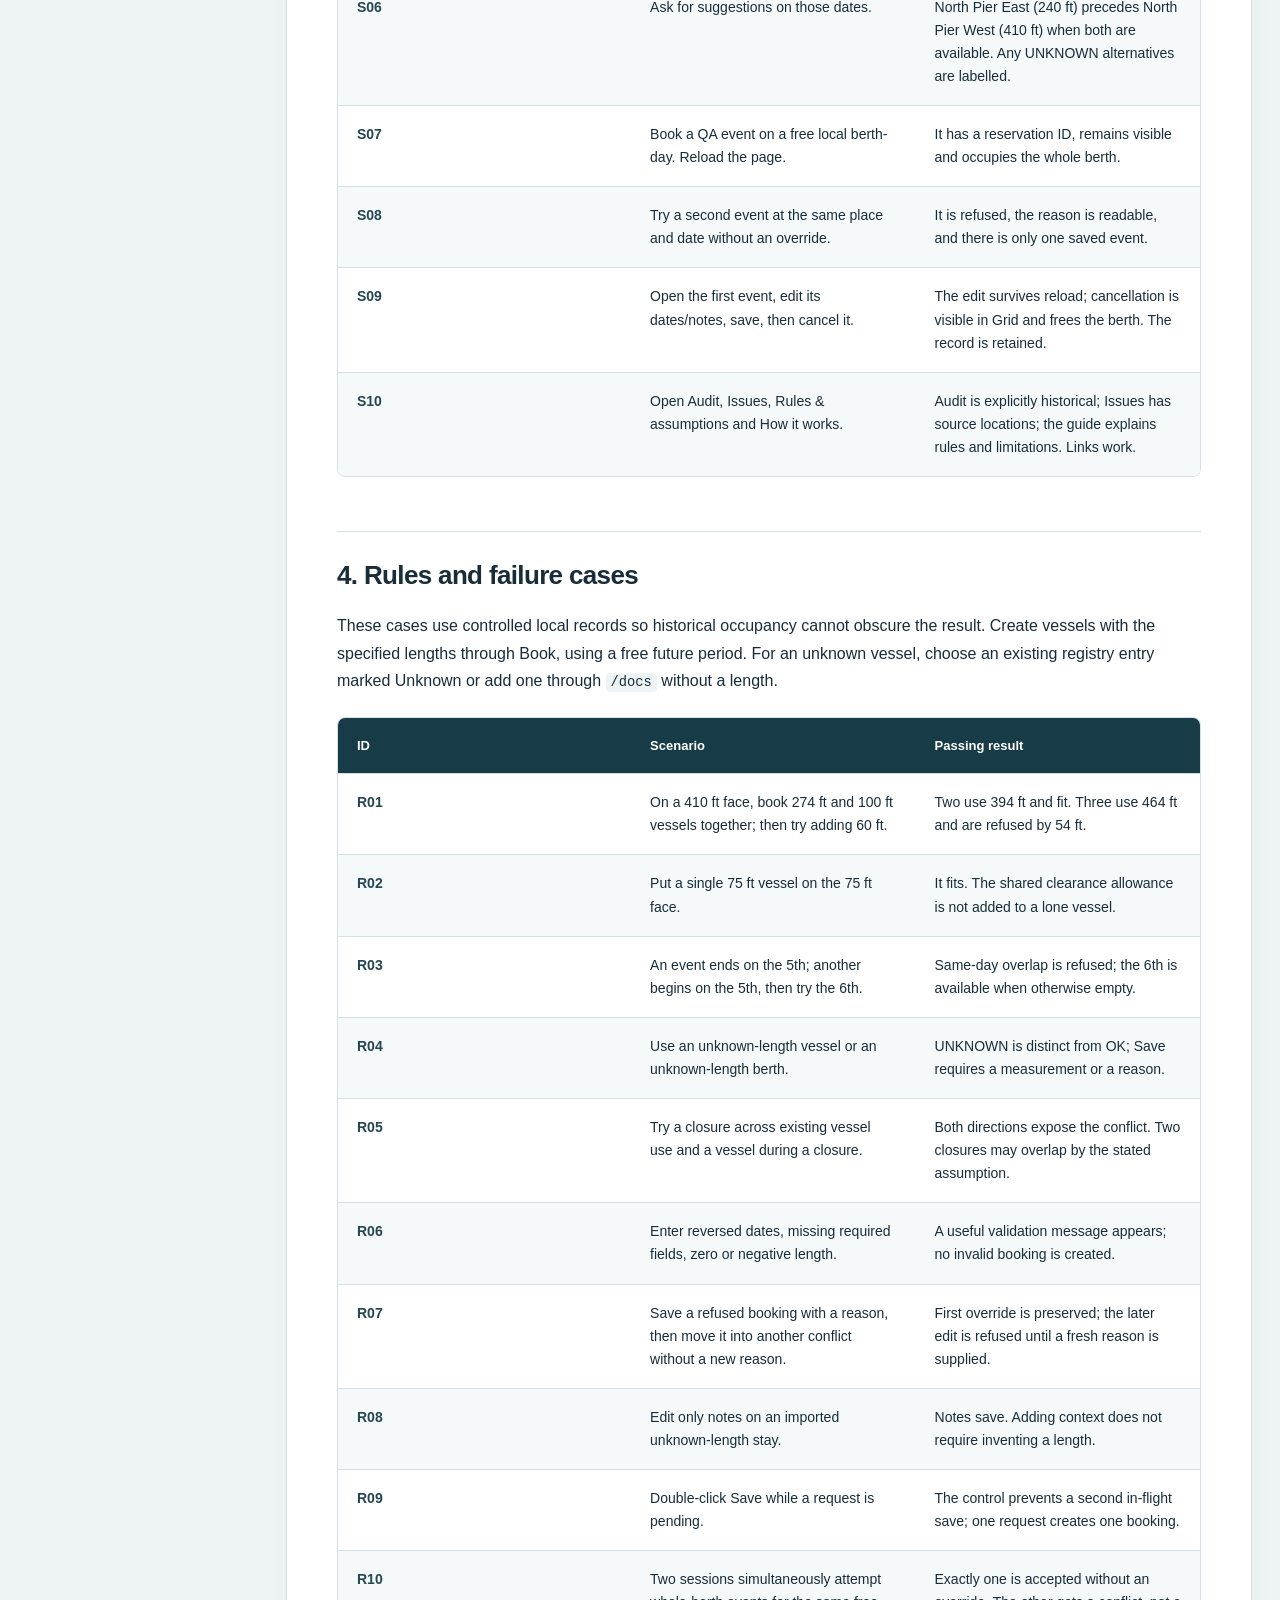
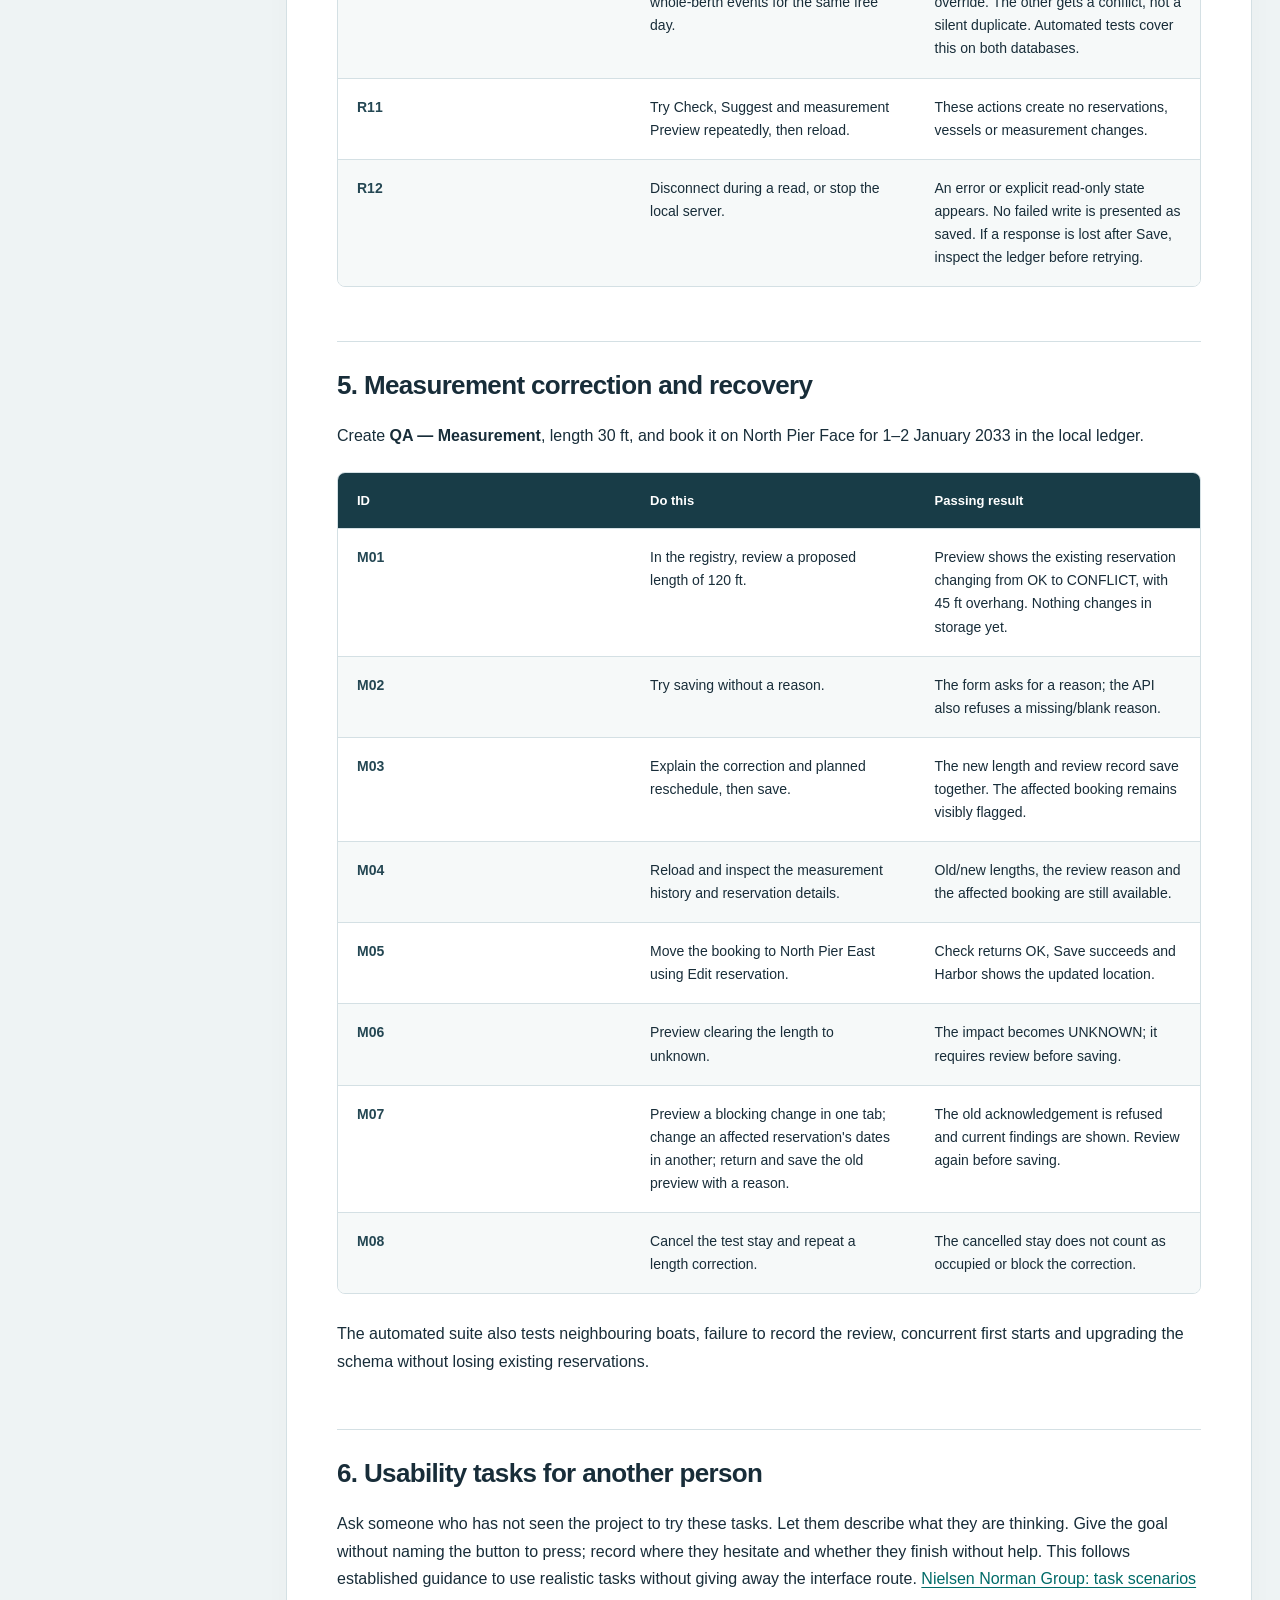
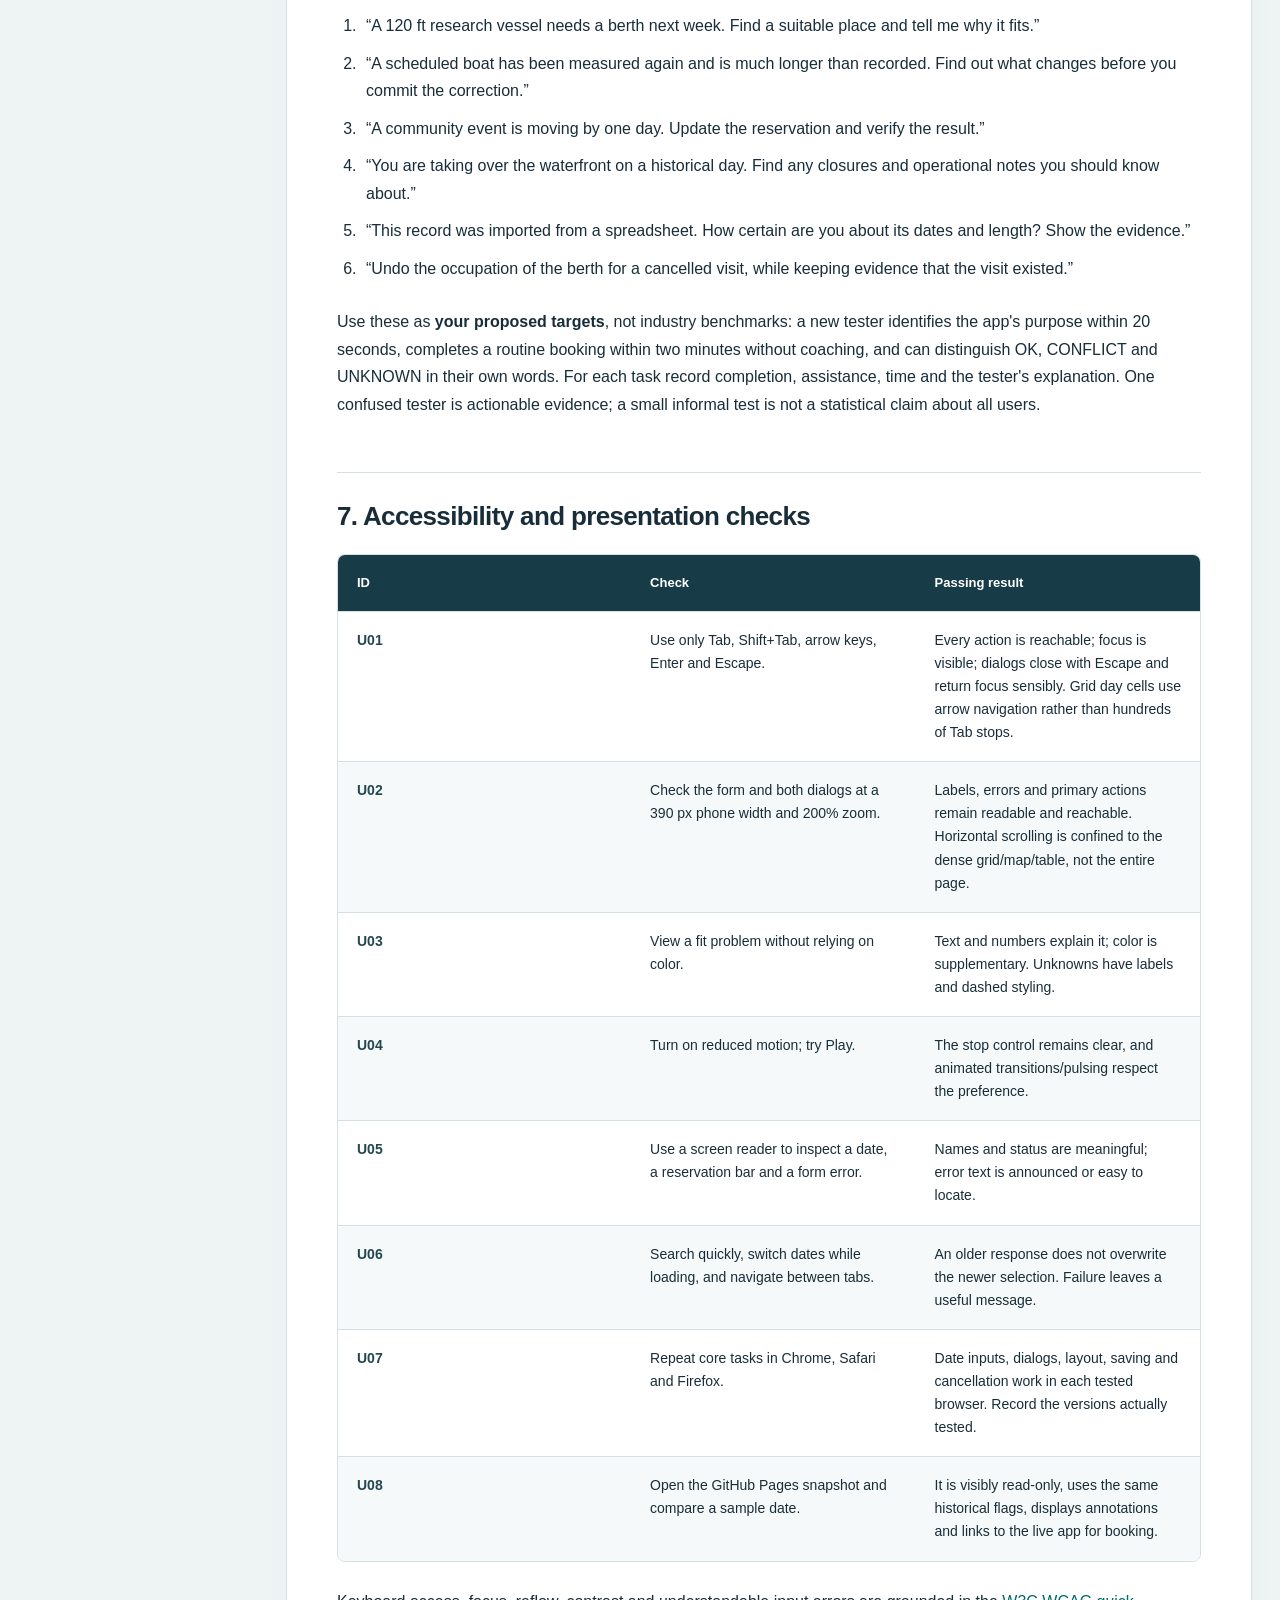
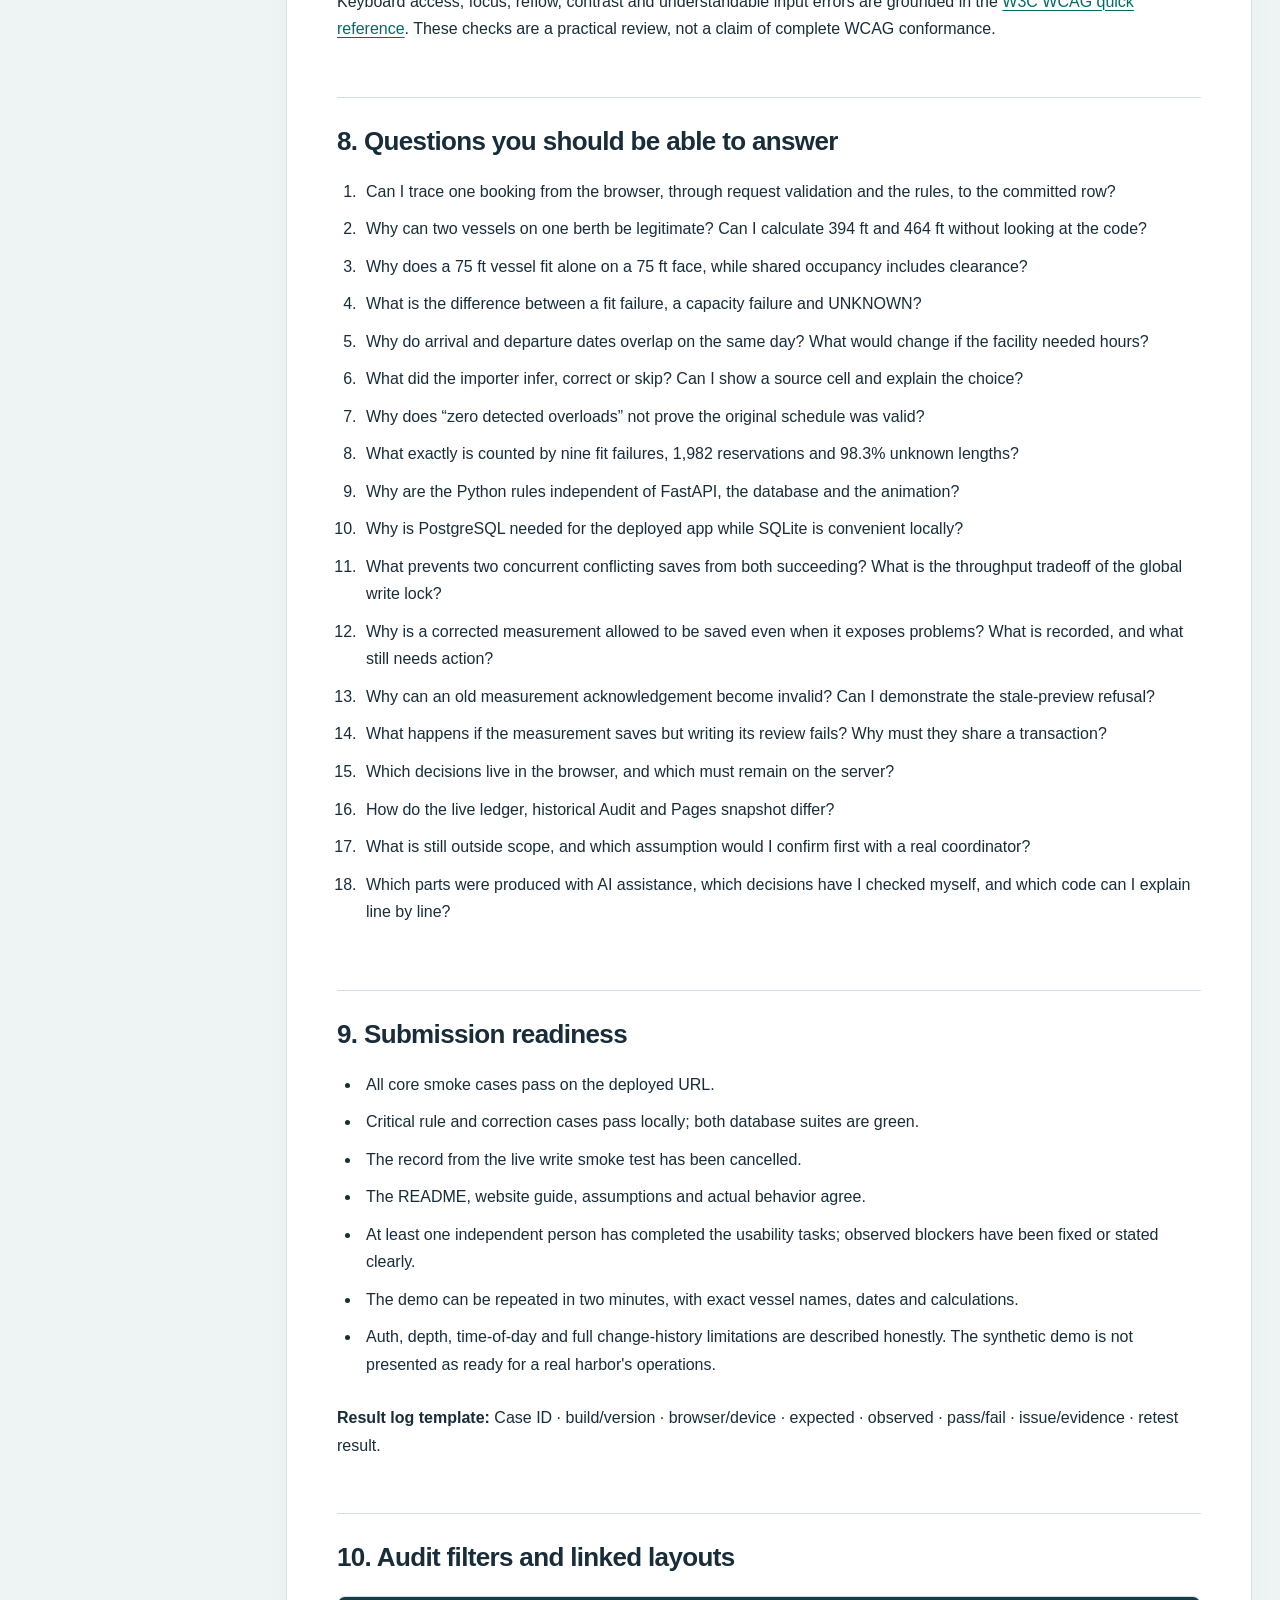
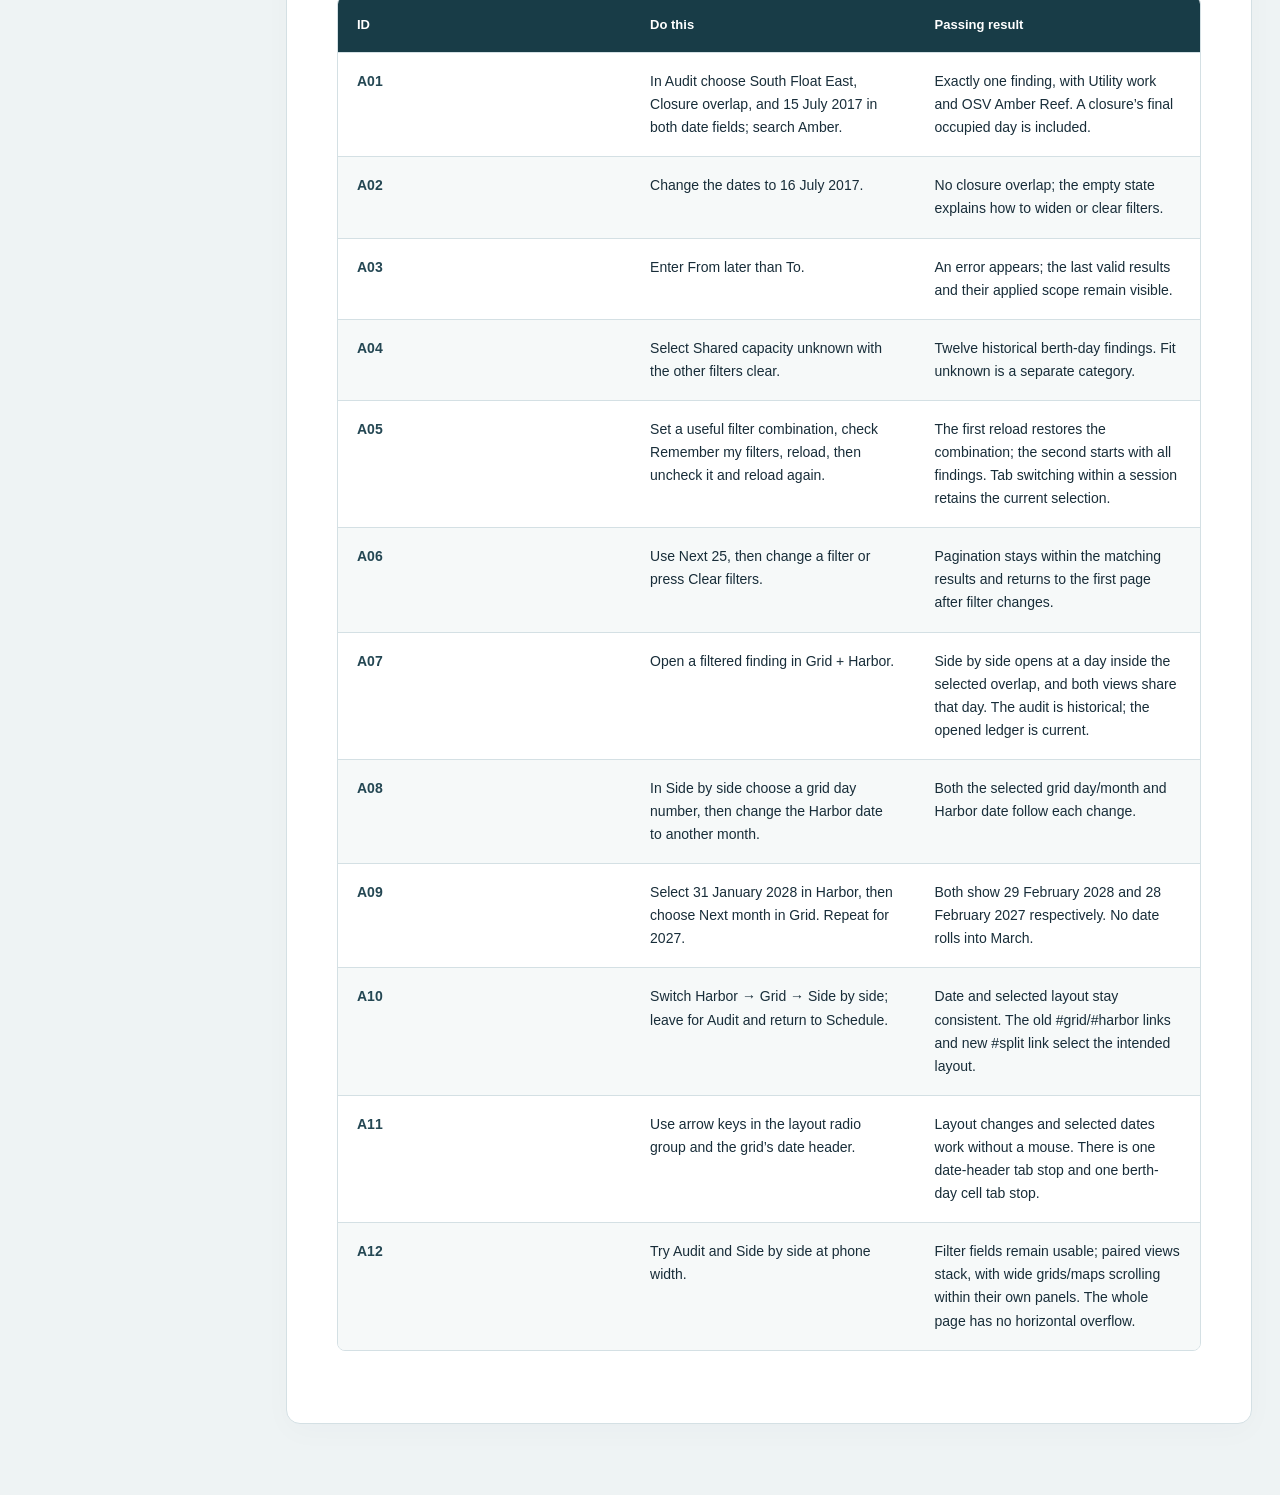
==== commit 4de8cfdc: "Filter historical audit evidence and link Grid with Harbor" ====
--- a/site/acceptance.html
+++ b/site/acceptance.html
@@ -21,7 +21,7 @@
 @media print{@page{size:A4;margin:17mm}body{background:white;font-size:10pt;line-height:1.5}.top,.toc,.tools{display:none}.layout{display:block;margin:0;padding:0;max-width:none}main{border:0;box-shadow:none;border-radius:0;padding:0}h1{font-size:25pt}h2{font-size:17pt;margin-top:24pt;padding-top:12pt}h3{font-size:13pt}h1,h2,h3{break-after:avoid}table{font-size:9pt;line-height:1.4}th,td{padding:8pt}tr{break-inside:avoid}th{background:#e8eff0;color:var(--ink)}.table-wrap{overflow:visible;border-radius:0}a{color:#164e5c}p,li{orphans:3;widows:3}.footer{font-size:8pt}}
 </style></head><body>
     <header class="top"><div class="brand">Dock Scheduler<span>Acceptance tests</span></div><nav><a href="index.html#harbor">Harbor</a><a href="guide.html">Guide</a><a href="acceptance.html">Acceptance tests</a></nav></header>
-    <div class="layout"><aside class="toc"><h2>In this document</h2><nav aria-label="Contents"><a href="#1-what-can-distinguish-this-submission">1. What can distinguish this submission</a><a href="#2-set-up-a-fair-test">2. Set up a fair test</a><a href="#3-ten-minute-smoke-test">3. Ten-minute smoke test</a><a href="#4-rules-and-failure-cases">4. Rules and failure cases</a><a href="#5-measurement-correction-and-recovery">5. Measurement correction and recovery</a><a href="#6-usability-tasks-for-another-person">6. Usability tasks for another person</a><a href="#7-accessibility-and-presentation-checks">7. Accessibility and presentation checks</a><a href="#8-questions-you-should-be-able-to-answer">8. Questions you should be able to answer</a><a href="#9-submission-readiness">9. Submission readiness</a></nav></aside><main><div class="tools"><a href="acceptance.md" download>Download Markdown</a><button onclick="window.print()" type="button">Print / Save PDF</button></div><h1 id="dock-scheduler-acceptance-tests-and-interview-questions">Dock Scheduler: acceptance tests and interview questions</h1>
+    <div class="layout"><aside class="toc"><h2>In this document</h2><nav aria-label="Contents"><a href="#1-what-can-distinguish-this-submission">1. What can distinguish this submission</a><a href="#2-set-up-a-fair-test">2. Set up a fair test</a><a href="#3-ten-minute-smoke-test">3. Ten-minute smoke test</a><a href="#4-rules-and-failure-cases">4. Rules and failure cases</a><a href="#5-measurement-correction-and-recovery">5. Measurement correction and recovery</a><a href="#6-usability-tasks-for-another-person">6. Usability tasks for another person</a><a href="#7-accessibility-and-presentation-checks">7. Accessibility and presentation checks</a><a href="#8-questions-you-should-be-able-to-answer">8. Questions you should be able to answer</a><a href="#9-submission-readiness">9. Submission readiness</a><a href="#10-audit-filters-and-linked-layouts">10. Audit filters and linked layouts</a></nav></aside><main><div class="tools"><a href="acceptance.md" download>Download Markdown</a><button onclick="window.print()" type="button">Print / Save PDF</button></div><h1 id="dock-scheduler-acceptance-tests-and-interview-questions">Dock Scheduler: acceptance tests and interview questions</h1>
 <p>Prepared for Baron Zhang · 19 September 2026</p>
 <p><strong>Release standard:</strong> no known silent data loss, no unexplained booking decision, passing critical scenarios, and clear recovery from mistakes. Automated checks support this standard; independent users still need to try the interface. Keep actual results separate from this test plan.</p>
 <p><a href="https://dock-scheduler-henna.vercel.app/">Open the live app</a> · <a href="https://dock-scheduler-henna.vercel.app/guide.html">Read the website guide</a></p>
@@ -41,7 +41,7 @@
 <p>Optional live write check adds one clearly labelled event, verifies it, and cancels it:</p>
 <pre><code>.venv/bin/python scripts/verify_deployment.py --base-url https://dock-scheduler-henna.vercel.app --write-smoke</code></pre>
 <h2 id="3-ten-minute-smoke-test">3. Ten-minute smoke test</h2>
-<div class="table-wrap"><table><thead><tr><th scope="col">ID</th><th scope="col">Do this</th><th scope="col">Passing result</th></tr></thead><tbody><tr><td data-label="ID">S01</td><td data-label="Do this">Open the root URL in a fresh tab. Then open a link ending in <code>#grid</code>.</td><td data-label="Passing result">Root opens Harbor; the explicit Grid link opens Grid. The badge says Live on Vercel.</td></tr><tr><td data-label="ID">S02</td><td data-label="Do this">Press Fit example · 2010. Inspect R/V Clear Tern on 29 July 2010.</td><td data-label="Passing result">A 120 ft vessel exceeds the 75 ft North Pier Face by 45 ft; the drawing and written finding agree.</td></tr><tr><td data-label="ID">S03</td><td data-label="Do this">Press Sample history.</td><td data-label="Passing result">The date is 12 July 2017; Utility work and OSV Amber Reef overlap on South Float East, with a visible problem.</td></tr><tr><td data-label="ID">S04</td><td data-label="Do this">Search the registry for Clear Tern and open the source workbook link.</td><td data-label="Passing result">The intended vessel and dimensions are readable, the source opens, and clearing the search restores the list.</td></tr><tr><td data-label="ID">S05</td><td data-label="Do this">In a fresh local ledger, check R/V Clear Tern on North Pier Face for 1–2 July 2032.</td><td data-label="Passing result">CONFLICT explains the 45 ft mismatch; nothing is saved.</td></tr><tr><td data-label="ID">S06</td><td data-label="Do this">Ask for suggestions on those dates.</td><td data-label="Passing result">North Pier East (240 ft) precedes North Pier West (410 ft) when both are available. Any UNKNOWN alternatives are labelled.</td></tr><tr><td data-label="ID">S07</td><td data-label="Do this">Book a QA event on a free local berth-day. Reload the page.</td><td data-label="Passing result">It has a reservation ID, remains visible and occupies the whole berth.</td></tr><tr><td data-label="ID">S08</td><td data-label="Do this">Try a second event at the same place and date without an override.</td><td data-label="Passing result">It is refused, the reason is readable, and there is only one saved event.</td></tr><tr><td data-label="ID">S09</td><td data-label="Do this">Open the first event, edit its dates/notes, save, then cancel it.</td><td data-label="Passing result">The edit survives reload; cancellation is visible in Grid and frees the berth. The record is retained.</td></tr><tr><td data-label="ID">S10</td><td data-label="Do this">Open Audit, Issues, Rules &amp; assumptions and How it works.</td><td data-label="Passing result">Audit is explicitly historical; Issues has source locations; the guide explains rules and limitations. Links work.</td></tr></tbody></table></div>
+<div class="table-wrap"><table><thead><tr><th scope="col">ID</th><th scope="col">Do this</th><th scope="col">Passing result</th></tr></thead><tbody><tr><td data-label="ID">S01</td><td data-label="Do this">Open the root URL in a fresh tab. Then open a link ending in <code>#grid</code>.</td><td data-label="Passing result">Root opens Schedule in Harbor mode; the explicit Grid link opens Grid mode. The badge says Live · bookings saved.</td></tr><tr><td data-label="ID">S02</td><td data-label="Do this">Press Fit example · 2010. Inspect R/V Clear Tern on 29 July 2010.</td><td data-label="Passing result">A 120 ft vessel exceeds the 75 ft North Pier Face by 45 ft; the drawing and written finding agree.</td></tr><tr><td data-label="ID">S03</td><td data-label="Do this">Press Sample history.</td><td data-label="Passing result">The date is 12 July 2017; Utility work and OSV Amber Reef overlap on South Float East, with a visible problem.</td></tr><tr><td data-label="ID">S04</td><td data-label="Do this">Search the registry for Clear Tern and open the source workbook link.</td><td data-label="Passing result">The intended vessel and dimensions are readable, the source opens, and clearing the search restores the list.</td></tr><tr><td data-label="ID">S05</td><td data-label="Do this">In a fresh local ledger, check R/V Clear Tern on North Pier Face for 1–2 July 2032.</td><td data-label="Passing result">CONFLICT explains the 45 ft mismatch; nothing is saved.</td></tr><tr><td data-label="ID">S06</td><td data-label="Do this">Ask for suggestions on those dates.</td><td data-label="Passing result">North Pier East (240 ft) precedes North Pier West (410 ft) when both are available. Any UNKNOWN alternatives are labelled.</td></tr><tr><td data-label="ID">S07</td><td data-label="Do this">Book a QA event on a free local berth-day. Reload the page.</td><td data-label="Passing result">It has a reservation ID, remains visible and occupies the whole berth.</td></tr><tr><td data-label="ID">S08</td><td data-label="Do this">Try a second event at the same place and date without an override.</td><td data-label="Passing result">It is refused, the reason is readable, and there is only one saved event.</td></tr><tr><td data-label="ID">S09</td><td data-label="Do this">Open the first event, edit its dates/notes, save, then cancel it.</td><td data-label="Passing result">The edit survives reload; cancellation is visible in Grid and frees the berth. The record is retained.</td></tr><tr><td data-label="ID">S10</td><td data-label="Do this">Open Audit, Issues, Rules &amp; assumptions and How it works.</td><td data-label="Passing result">Audit is explicitly historical; Issues has source locations; the guide explains rules and limitations. Links work.</td></tr></tbody></table></div>
 <h2 id="4-rules-and-failure-cases">4. Rules and failure cases</h2>
 <p>These cases use controlled local records so historical occupancy cannot obscure the result. Create vessels with the specified lengths through Book, using a free future period. For an unknown vessel, choose an existing registry entry marked Unknown or add one through <code>/docs</code> without a length.</p>
 <div class="table-wrap"><table><thead><tr><th scope="col">ID</th><th scope="col">Scenario</th><th scope="col">Passing result</th></tr></thead><tbody><tr><td data-label="ID">R01</td><td data-label="Scenario">On a 410 ft face, book 274 ft and 100 ft vessels together; then try adding 60 ft.</td><td data-label="Passing result">Two use 394 ft and fit. Three use 464 ft and are refused by 54 ft.</td></tr><tr><td data-label="ID">R02</td><td data-label="Scenario">Put a single 75 ft vessel on the 75 ft face.</td><td data-label="Passing result">It fits. The shared clearance allowance is not added to a lone vessel.</td></tr><tr><td data-label="ID">R03</td><td data-label="Scenario">An event ends on the 5th; another begins on the 5th, then try the 6th.</td><td data-label="Passing result">Same-day overlap is refused; the 6th is available when otherwise empty.</td></tr><tr><td data-label="ID">R04</td><td data-label="Scenario">Use an unknown-length vessel or an unknown-length berth.</td><td data-label="Passing result">UNKNOWN is distinct from OK; Save requires a measurement or a reason.</td></tr><tr><td data-label="ID">R05</td><td data-label="Scenario">Try a closure across existing vessel use and a vessel during a closure.</td><td data-label="Passing result">Both directions expose the conflict. Two closures may overlap by the stated assumption.</td></tr><tr><td data-label="ID">R06</td><td data-label="Scenario">Enter reversed dates, missing required fields, zero or negative length.</td><td data-label="Passing result">A useful validation message appears; no invalid booking is created.</td></tr><tr><td data-label="ID">R07</td><td data-label="Scenario">Save a refused booking with a reason, then move it into another conflict without a new reason.</td><td data-label="Passing result">First override is preserved; the later edit is refused until a fresh reason is supplied.</td></tr><tr><td data-label="ID">R08</td><td data-label="Scenario">Edit only notes on an imported unknown-length stay.</td><td data-label="Passing result">Notes save. Adding context does not require inventing a length.</td></tr><tr><td data-label="ID">R09</td><td data-label="Scenario">Double-click Save while a request is pending.</td><td data-label="Passing result">The control prevents a second in-flight save; one request creates one booking.</td></tr><tr><td data-label="ID">R10</td><td data-label="Scenario">Two sessions simultaneously attempt whole-berth events for the same free day.</td><td data-label="Passing result">Exactly one is accepted without an override. The other gets a conflict, not a silent duplicate. Automated tests cover this on both databases.</td></tr><tr><td data-label="ID">R11</td><td data-label="Scenario">Try Check, Suggest and measurement Preview repeatedly, then reload.</td><td data-label="Passing result">These actions create no reservations, vessels or measurement changes.</td></tr><tr><td data-label="ID">R12</td><td data-label="Scenario">Disconnect during a read, or stop the local server.</td><td data-label="Passing result">An error or explicit read-only state appears. No failed write is presented as saved. If a response is lost after Save, inspect the ledger before retrying.</td></tr></tbody></table></div>
@@ -60,4 +60,6 @@
 <ol><li>Can I trace one booking from the browser, through request validation and the rules, to the committed row?</li><li>Why can two vessels on one berth be legitimate? Can I calculate 394 ft and 464 ft without looking at the code?</li><li>Why does a 75 ft vessel fit alone on a 75 ft face, while shared occupancy includes clearance?</li><li>What is the difference between a fit failure, a capacity failure and UNKNOWN?</li><li>Why do arrival and departure dates overlap on the same day? What would change if the facility needed hours?</li><li>What did the importer infer, correct or skip? Can I show a source cell and explain the choice?</li><li>Why does “zero detected overloads” not prove the original schedule was valid?</li><li>What exactly is counted by nine fit failures, 1,982 reservations and 98.3% unknown lengths?</li><li>Why are the Python rules independent of FastAPI, the database and the animation?</li><li>Why is PostgreSQL needed for the deployed app while SQLite is convenient locally?</li><li>What prevents two concurrent conflicting saves from both succeeding? What is the throughput tradeoff of the global write lock?</li><li>Why is a corrected measurement allowed to be saved even when it exposes problems? What is recorded, and what still needs action?</li><li>Why can an old measurement acknowledgement become invalid? Can I demonstrate the stale-preview refusal?</li><li>What happens if the measurement saves but writing its review fails? Why must they share a transaction?</li><li>Which decisions live in the browser, and which must remain on the server?</li><li>How do the live ledger, historical Audit and Pages snapshot differ?</li><li>What is still outside scope, and which assumption would I confirm first with a real coordinator?</li><li>Which parts were produced with AI assistance, which decisions have I checked myself, and which code can I explain line by line?</li></ol>
 <h2 id="9-submission-readiness">9. Submission readiness</h2>
 <ul><li>All core smoke cases pass on the deployed URL.</li><li>Critical rule and correction cases pass locally; both database suites are green.</li><li>The record from the live write smoke test has been cancelled.</li><li>The README, website guide, assumptions and actual behavior agree.</li><li>At least one independent person has completed the usability tasks; observed blockers have been fixed or stated clearly.</li><li>The demo can be repeated in two minutes, with exact vessel names, dates and calculations.</li><li>Auth, depth, time-of-day and full change-history limitations are described honestly. The synthetic demo is not presented as ready for a real harbor&#x27;s operations.</li></ul>
-<p><strong>Result log template:</strong> Case ID · build/version · browser/device · expected · observed · pass/fail · issue/evidence · retest result.</p></main></div></body></html>+<p><strong>Result log template:</strong> Case ID · build/version · browser/device · expected · observed · pass/fail · issue/evidence · retest result.</p>
+<h2 id="10-audit-filters-and-linked-layouts">10. Audit filters and linked layouts</h2>
+<div class="table-wrap"><table><thead><tr><th scope="col">ID</th><th scope="col">Do this</th><th scope="col">Passing result</th></tr></thead><tbody><tr><td data-label="ID">A01</td><td data-label="Do this">In Audit choose South Float East, Closure overlap, and 15 July 2017 in both date fields; search Amber.</td><td data-label="Passing result">Exactly one finding, with Utility work and OSV Amber Reef. A closure’s final occupied day is included.</td></tr><tr><td data-label="ID">A02</td><td data-label="Do this">Change the dates to 16 July 2017.</td><td data-label="Passing result">No closure overlap; the empty state explains how to widen or clear filters.</td></tr><tr><td data-label="ID">A03</td><td data-label="Do this">Enter From later than To.</td><td data-label="Passing result">An error appears; the last valid results and their applied scope remain visible.</td></tr><tr><td data-label="ID">A04</td><td data-label="Do this">Select Shared capacity unknown with the other filters clear.</td><td data-label="Passing result">Twelve historical berth-day findings. Fit unknown is a separate category.</td></tr><tr><td data-label="ID">A05</td><td data-label="Do this">Set a useful filter combination, check Remember my filters, reload, then uncheck it and reload again.</td><td data-label="Passing result">The first reload restores the combination; the second starts with all findings. Tab switching within a session retains the current selection.</td></tr><tr><td data-label="ID">A06</td><td data-label="Do this">Use Next 25, then change a filter or press Clear filters.</td><td data-label="Passing result">Pagination stays within the matching results and returns to the first page after filter changes.</td></tr><tr><td data-label="ID">A07</td><td data-label="Do this">Open a filtered finding in Grid + Harbor.</td><td data-label="Passing result">Side by side opens at a day inside the selected overlap, and both views share that day. The audit is historical; the opened ledger is current.</td></tr><tr><td data-label="ID">A08</td><td data-label="Do this">In Side by side choose a grid day number, then change the Harbor date to another month.</td><td data-label="Passing result">Both the selected grid day/month and Harbor date follow each change.</td></tr><tr><td data-label="ID">A09</td><td data-label="Do this">Select 31 January 2028 in Harbor, then choose Next month in Grid. Repeat for 2027.</td><td data-label="Passing result">Both show 29 February 2028 and 28 February 2027 respectively. No date rolls into March.</td></tr><tr><td data-label="ID">A10</td><td data-label="Do this">Switch Harbor → Grid → Side by side; leave for Audit and return to Schedule.</td><td data-label="Passing result">Date and selected layout stay consistent. The old #grid/#harbor links and new #split link select the intended layout.</td></tr><tr><td data-label="ID">A11</td><td data-label="Do this">Use arrow keys in the layout radio group and the grid’s date header.</td><td data-label="Passing result">Layout changes and selected dates work without a mouse. There is one date-header tab stop and one berth-day cell tab stop.</td></tr><tr><td data-label="ID">A12</td><td data-label="Do this">Try Audit and Side by side at phone width.</td><td data-label="Passing result">Filter fields remain usable; paired views stack, with wide grids/maps scrolling within their own panels. The whole page has no horizontal overflow.</td></tr></tbody></table></div></main></div></body></html>
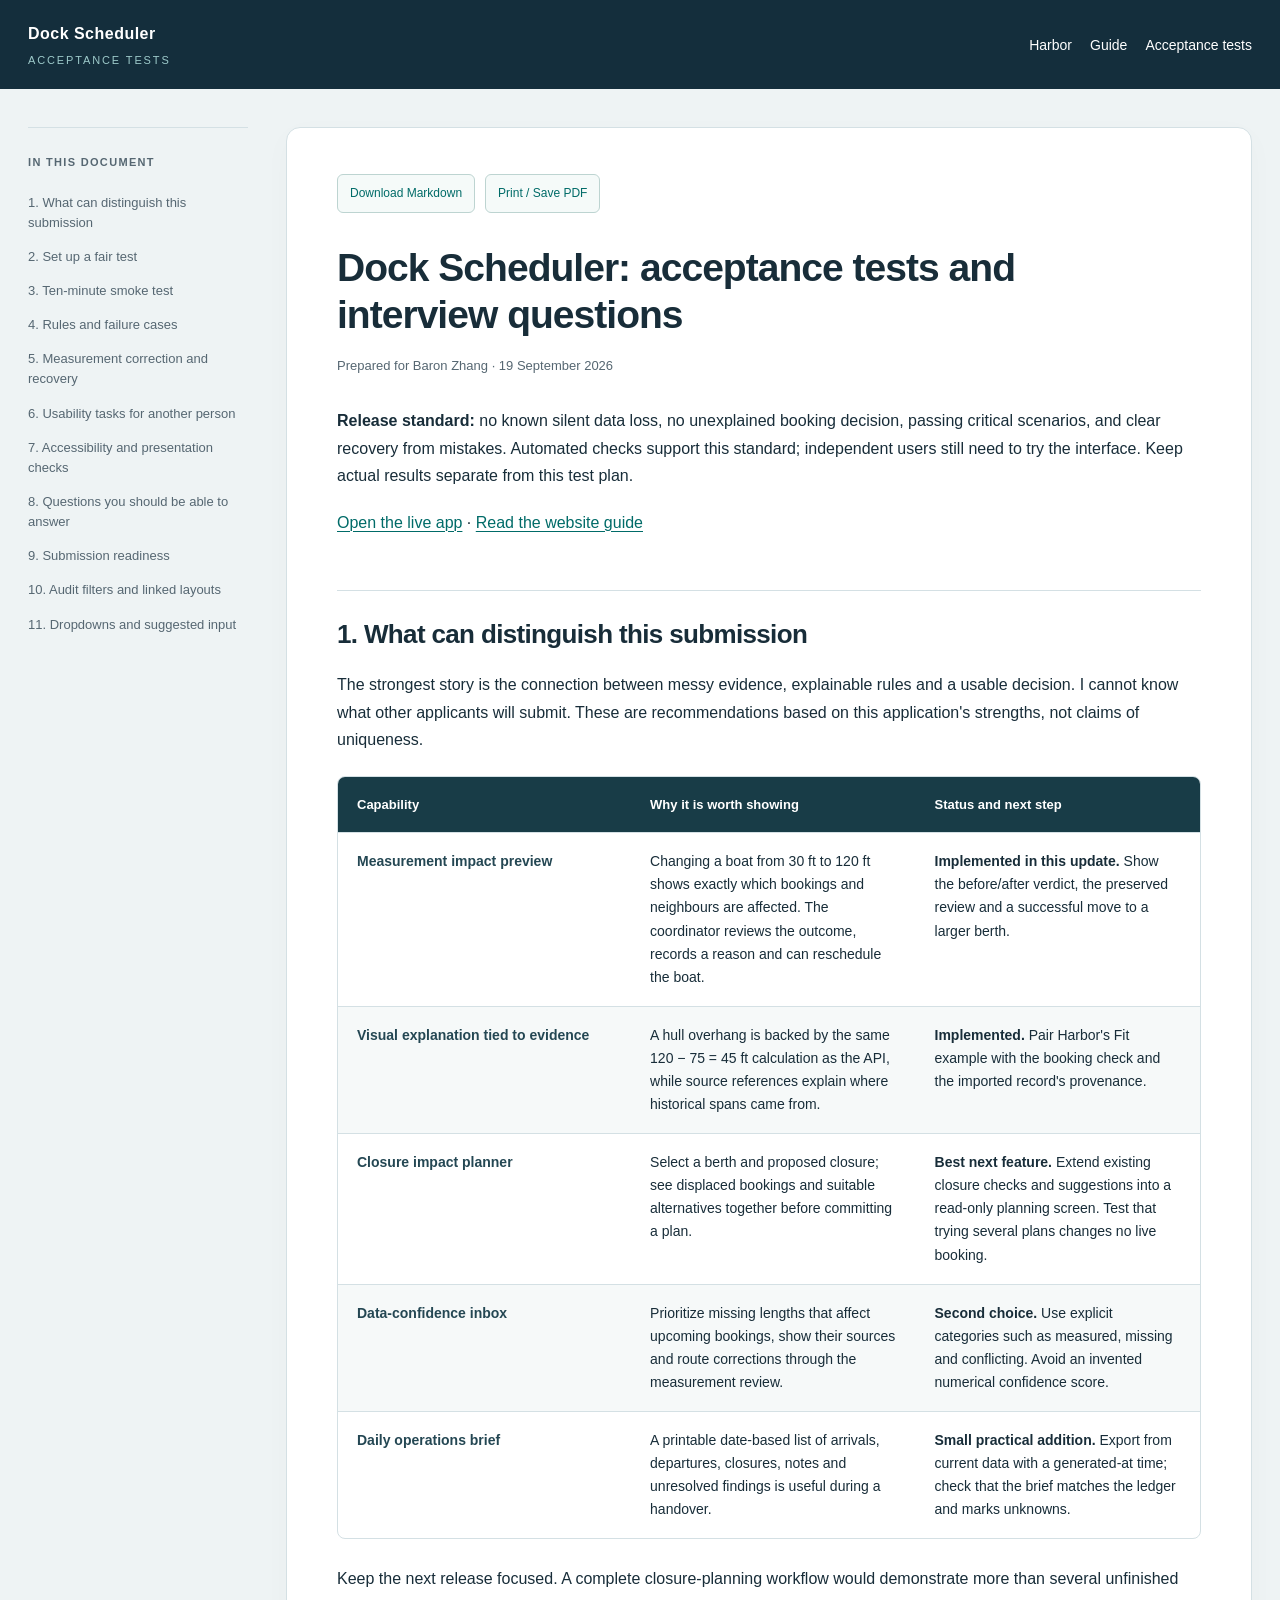
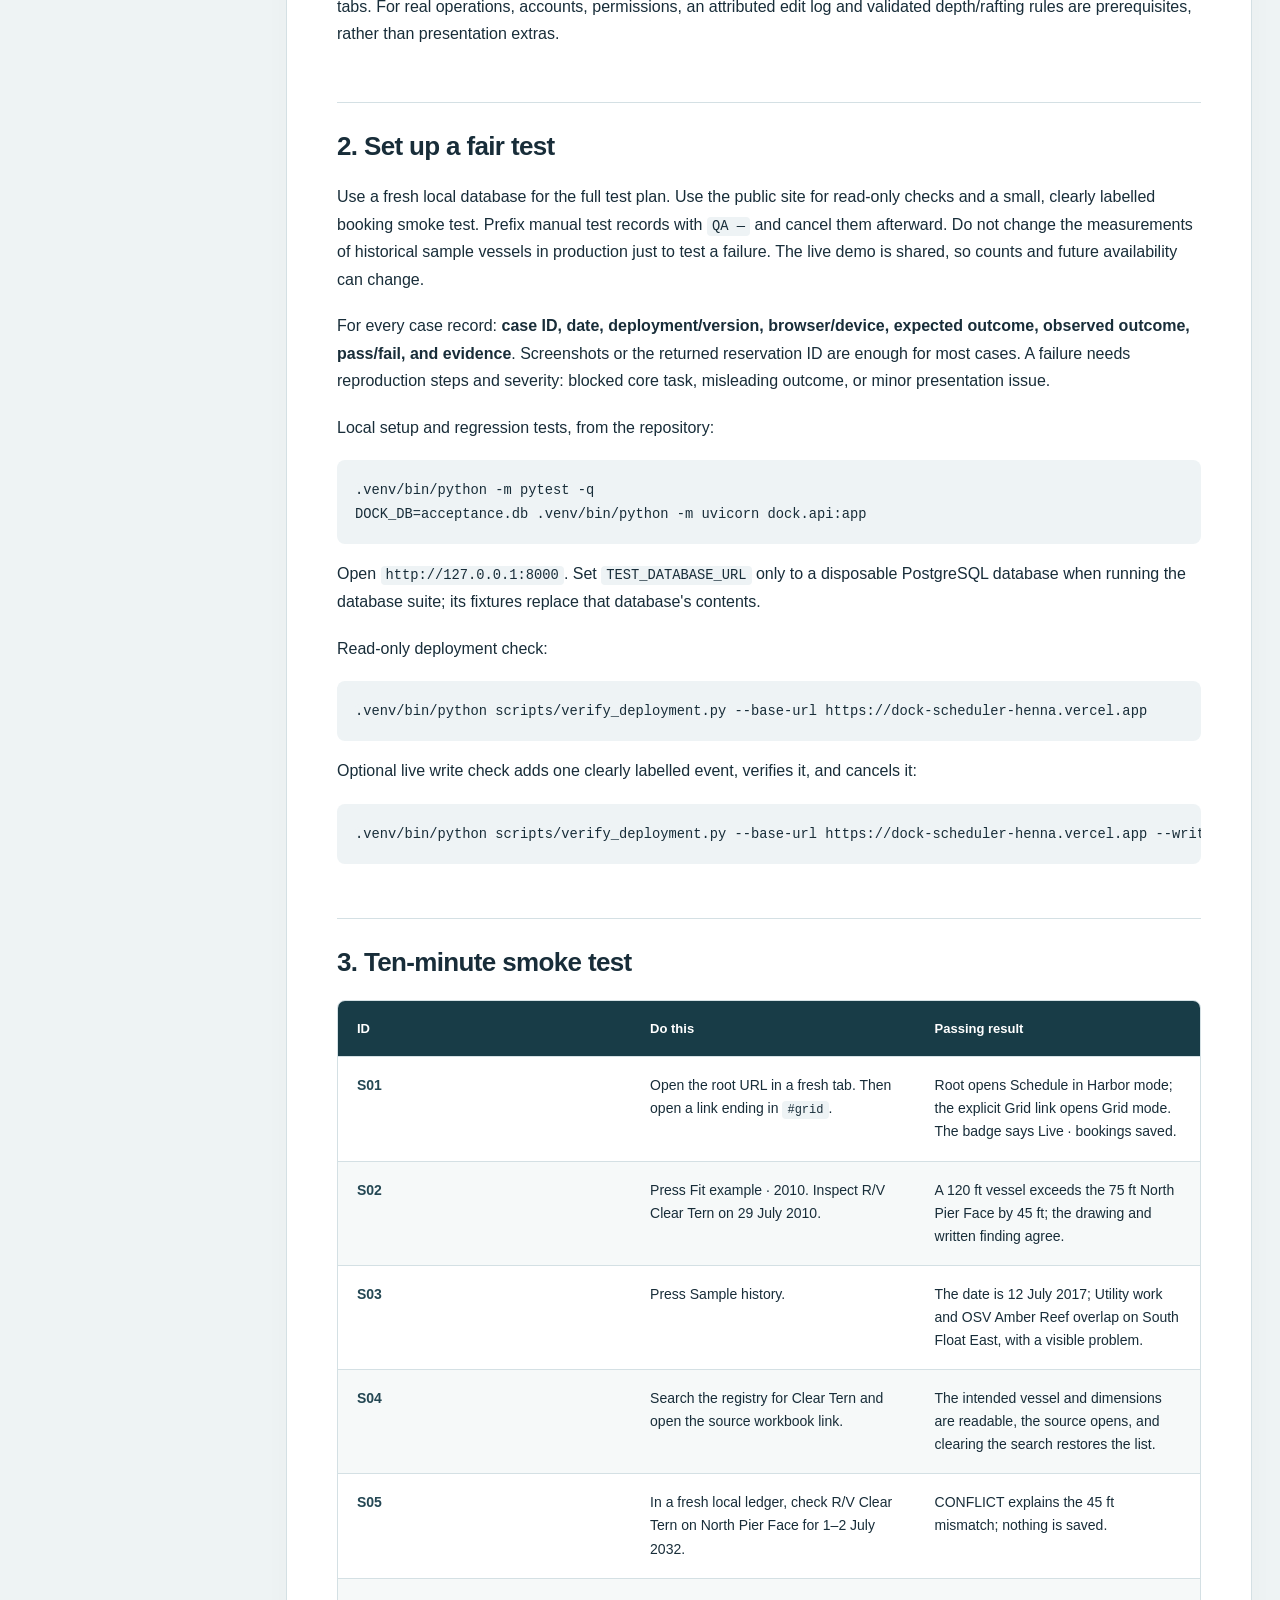
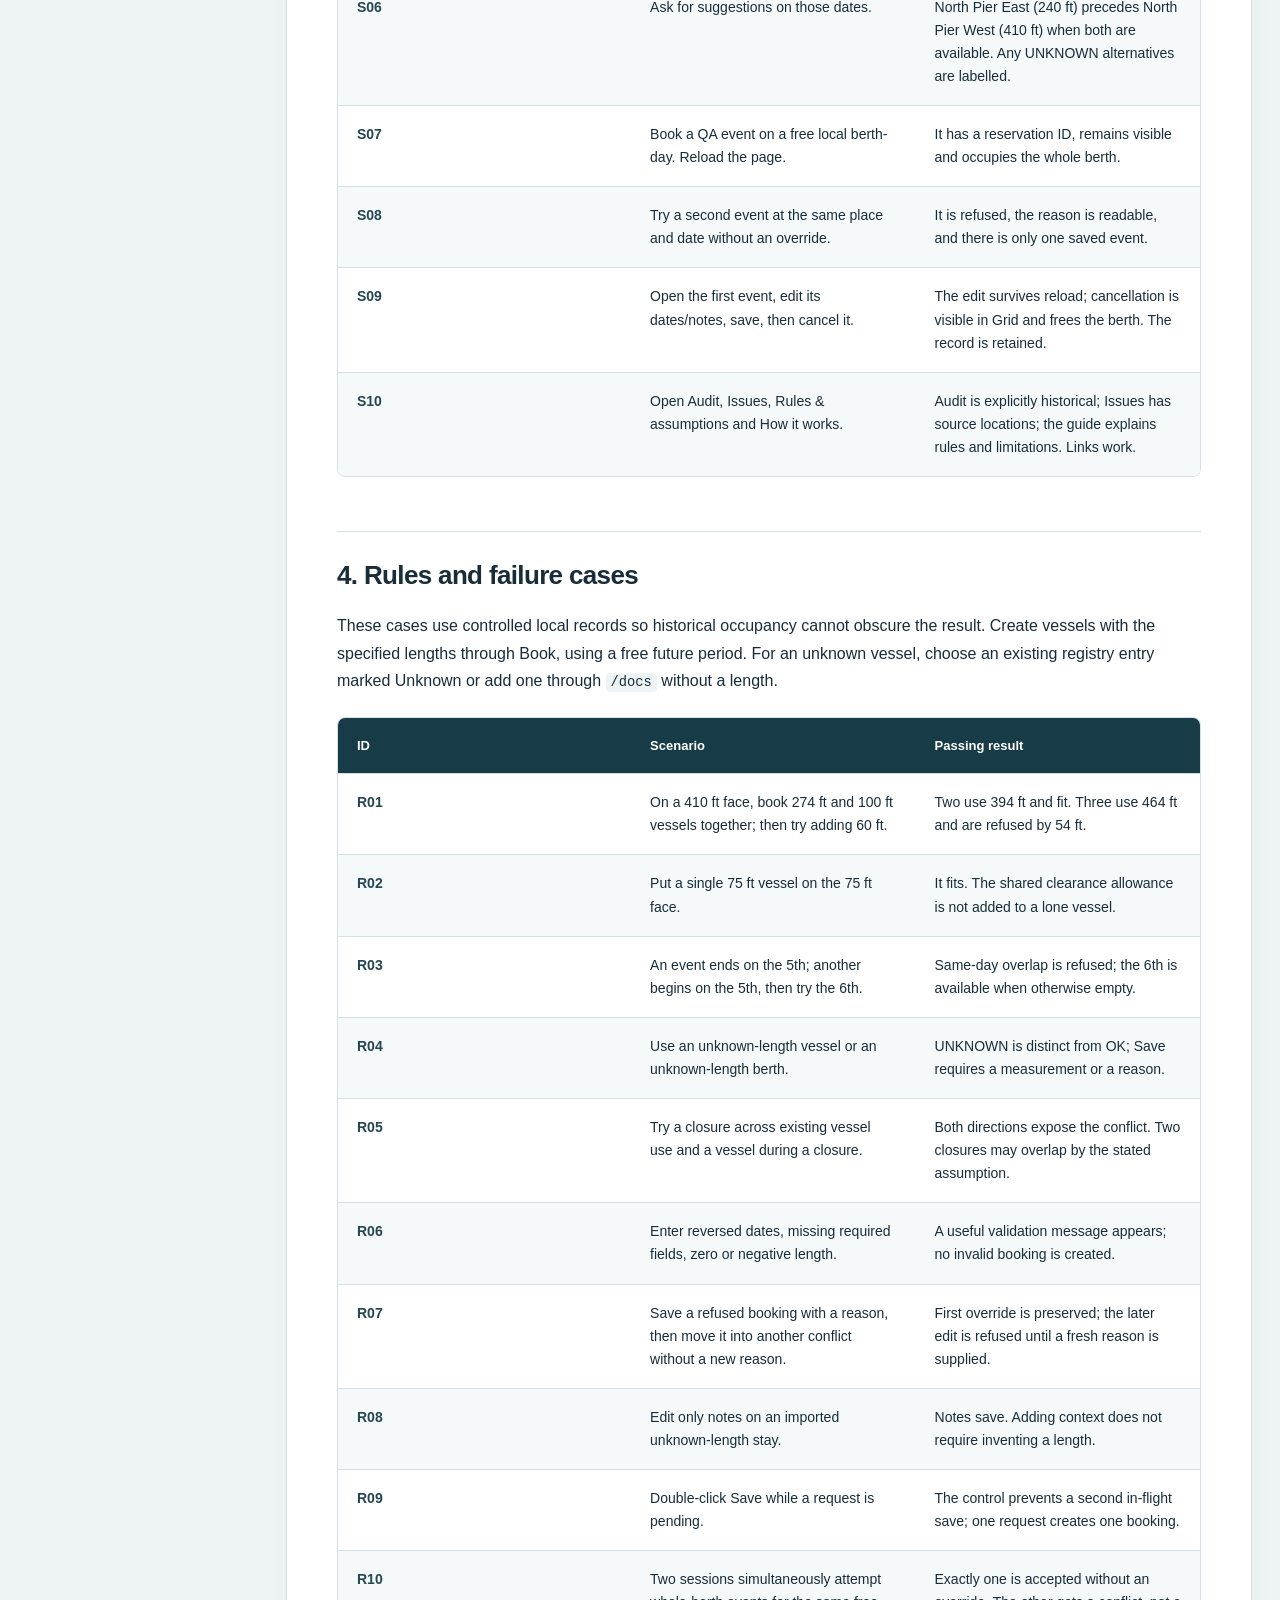
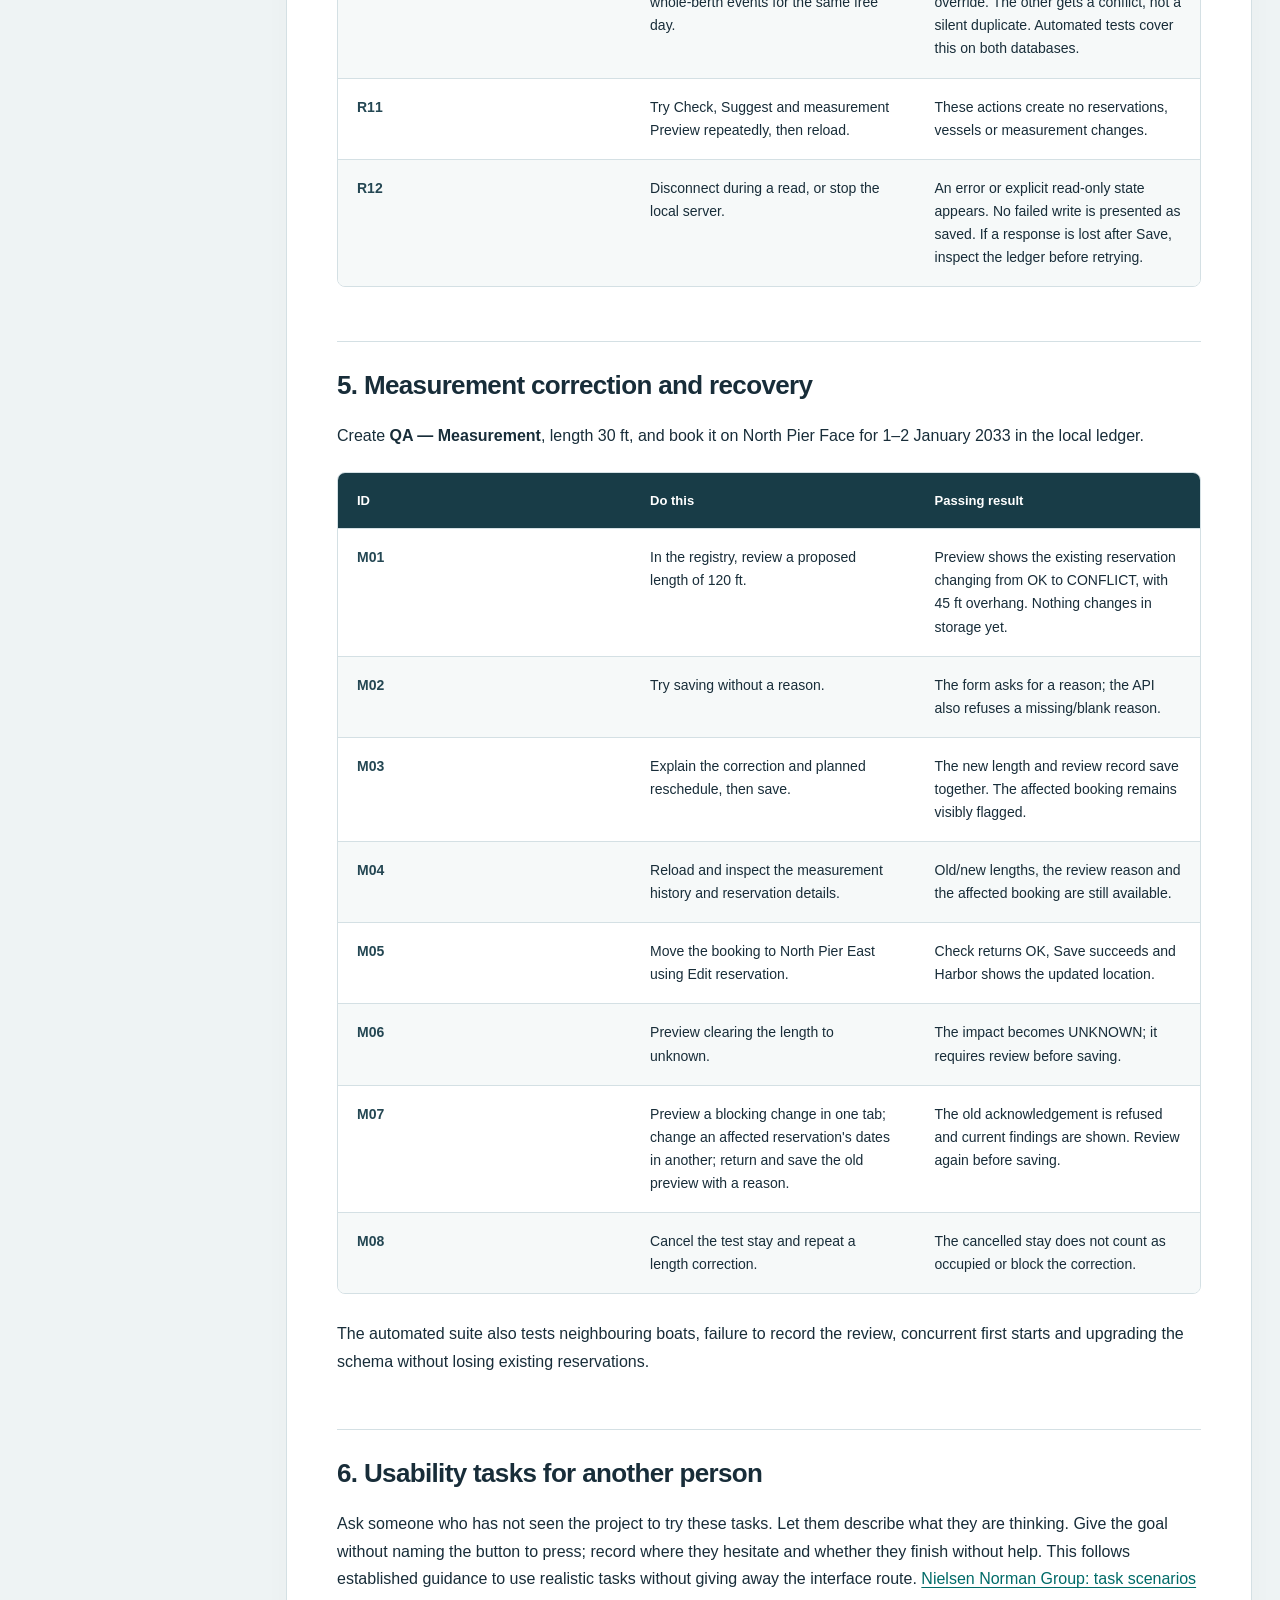
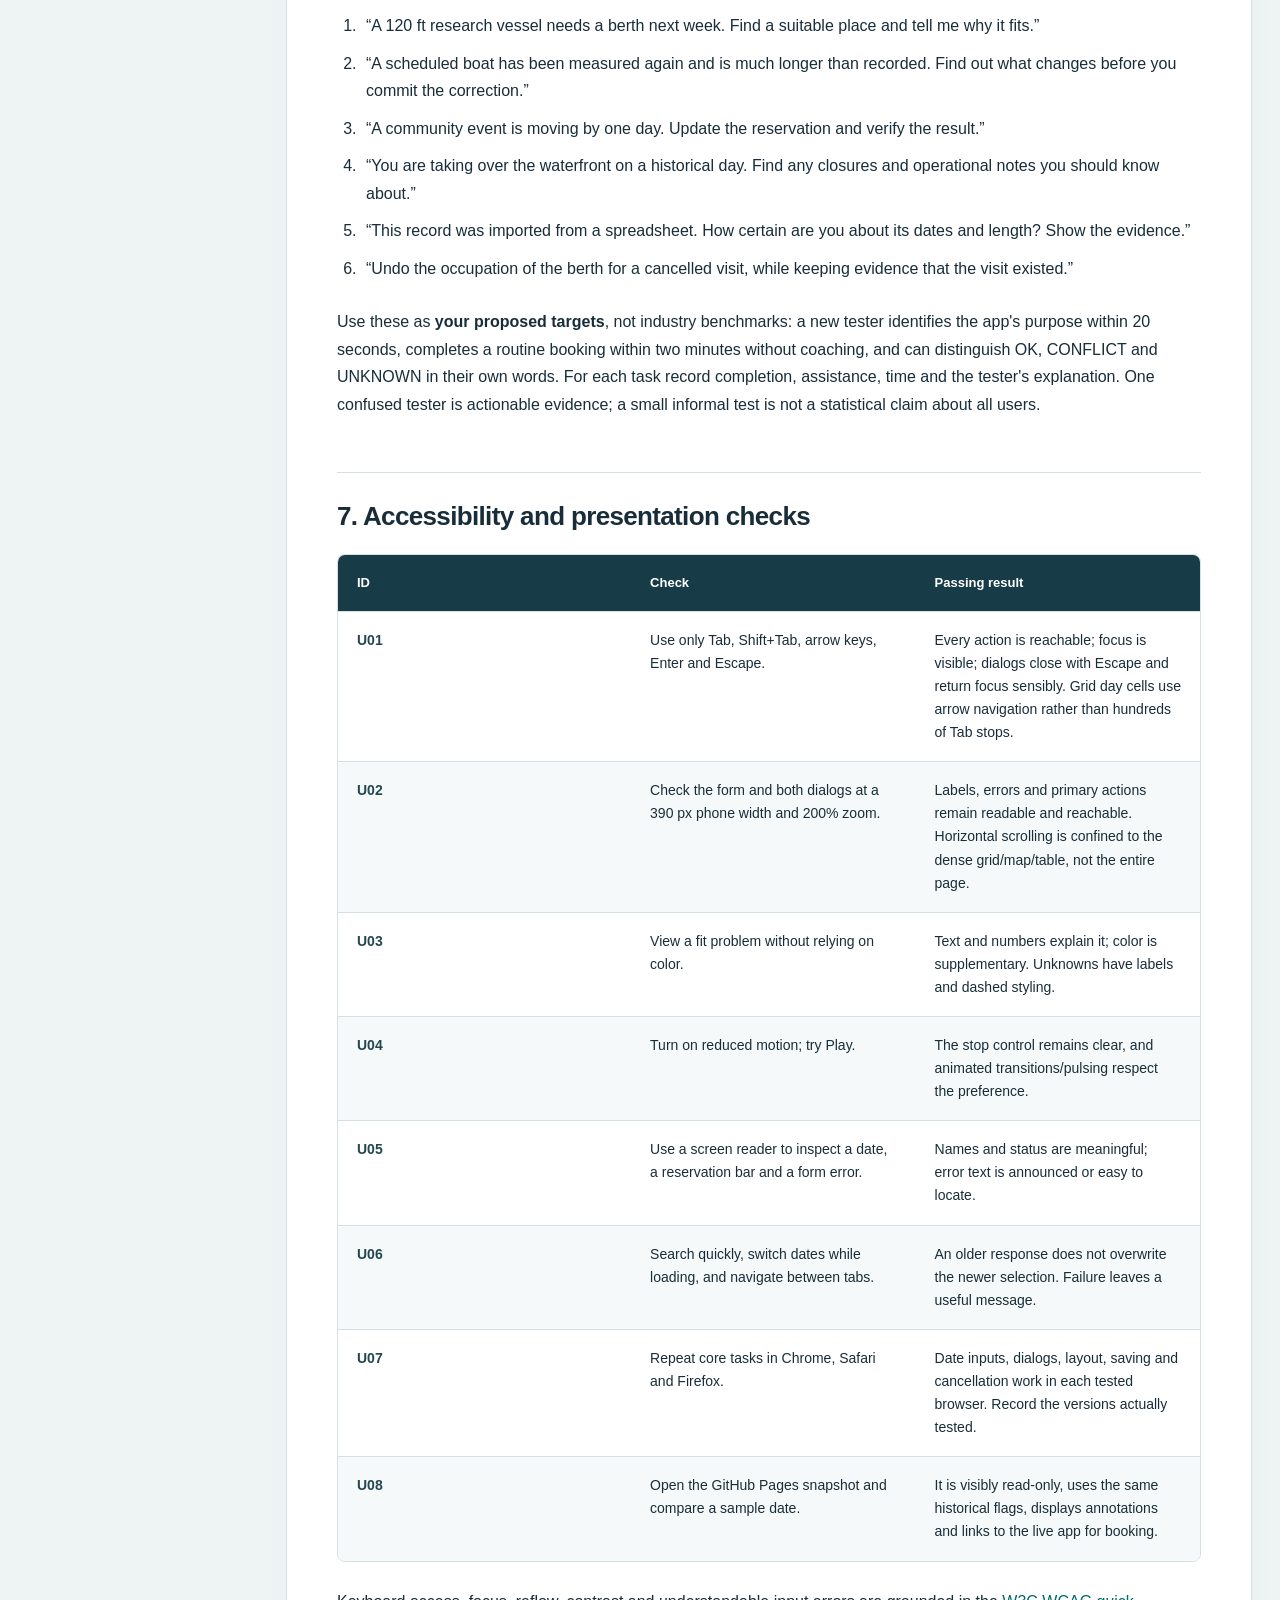
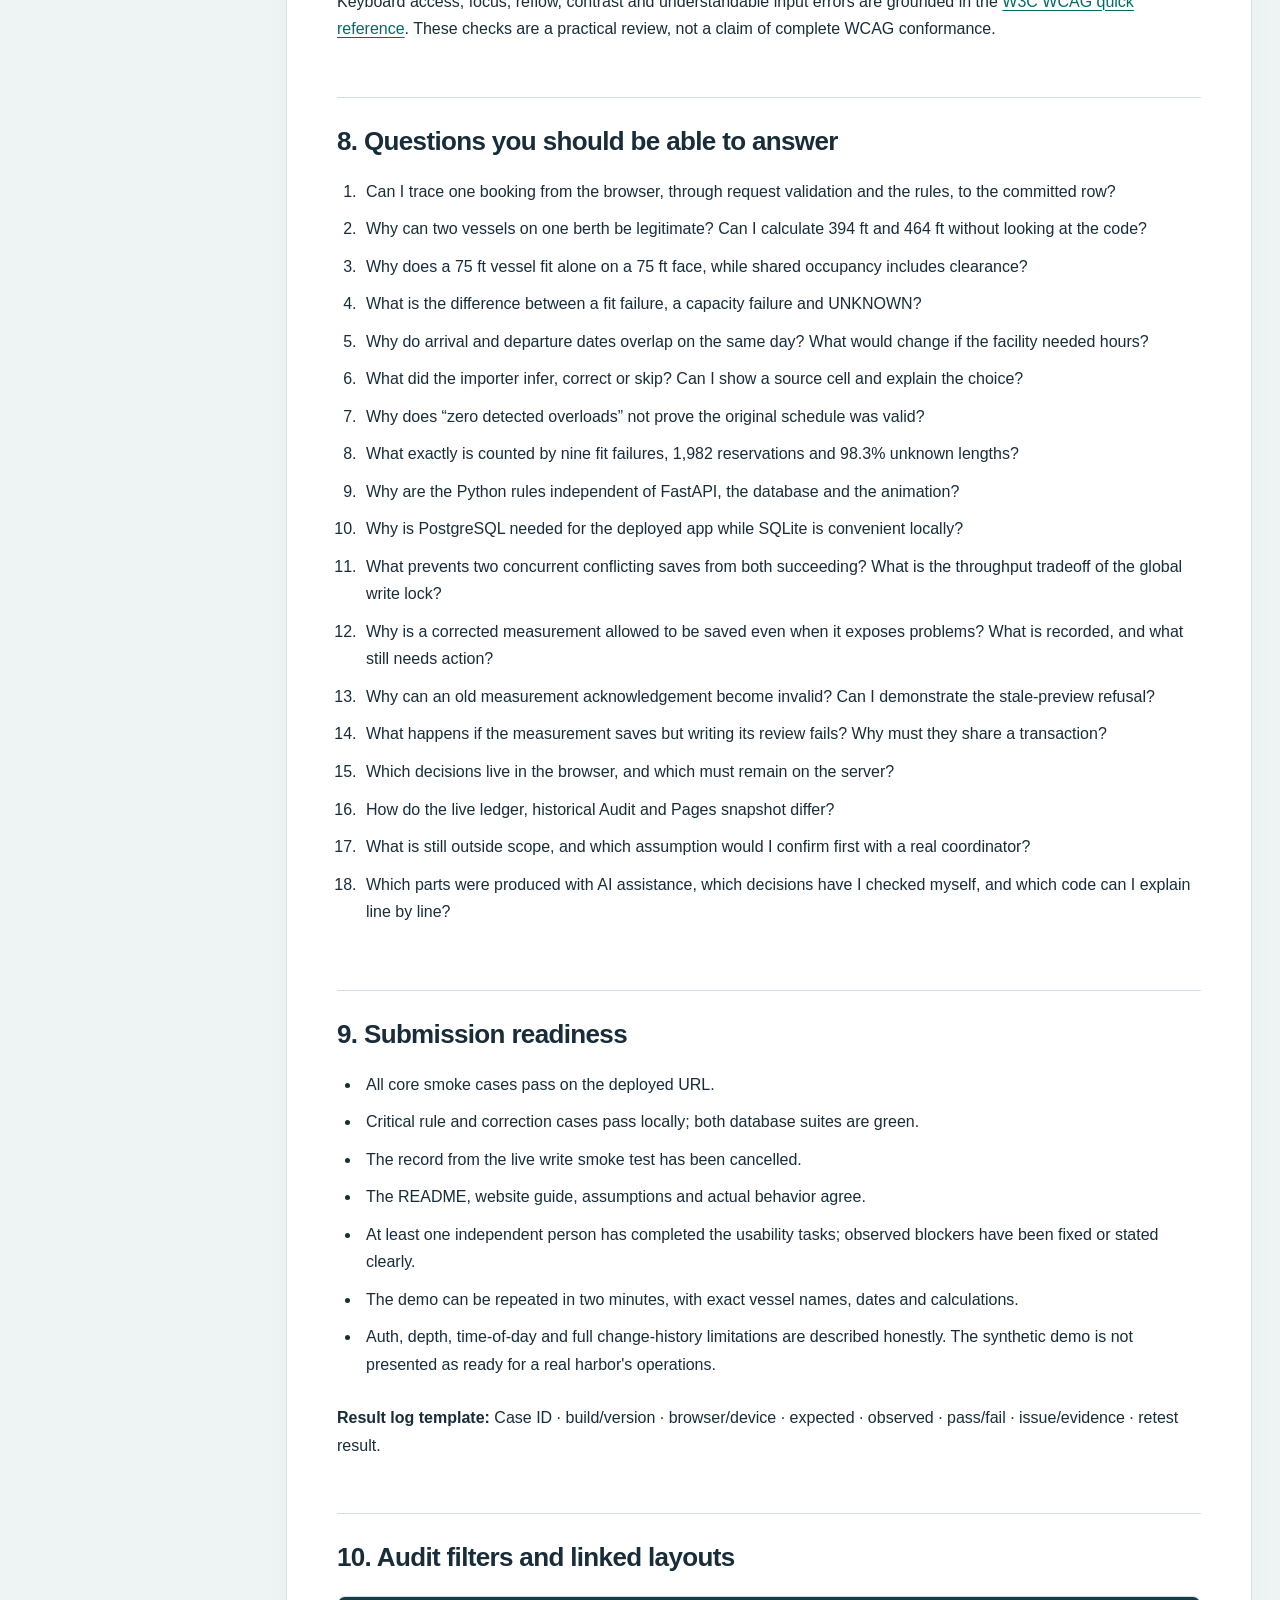
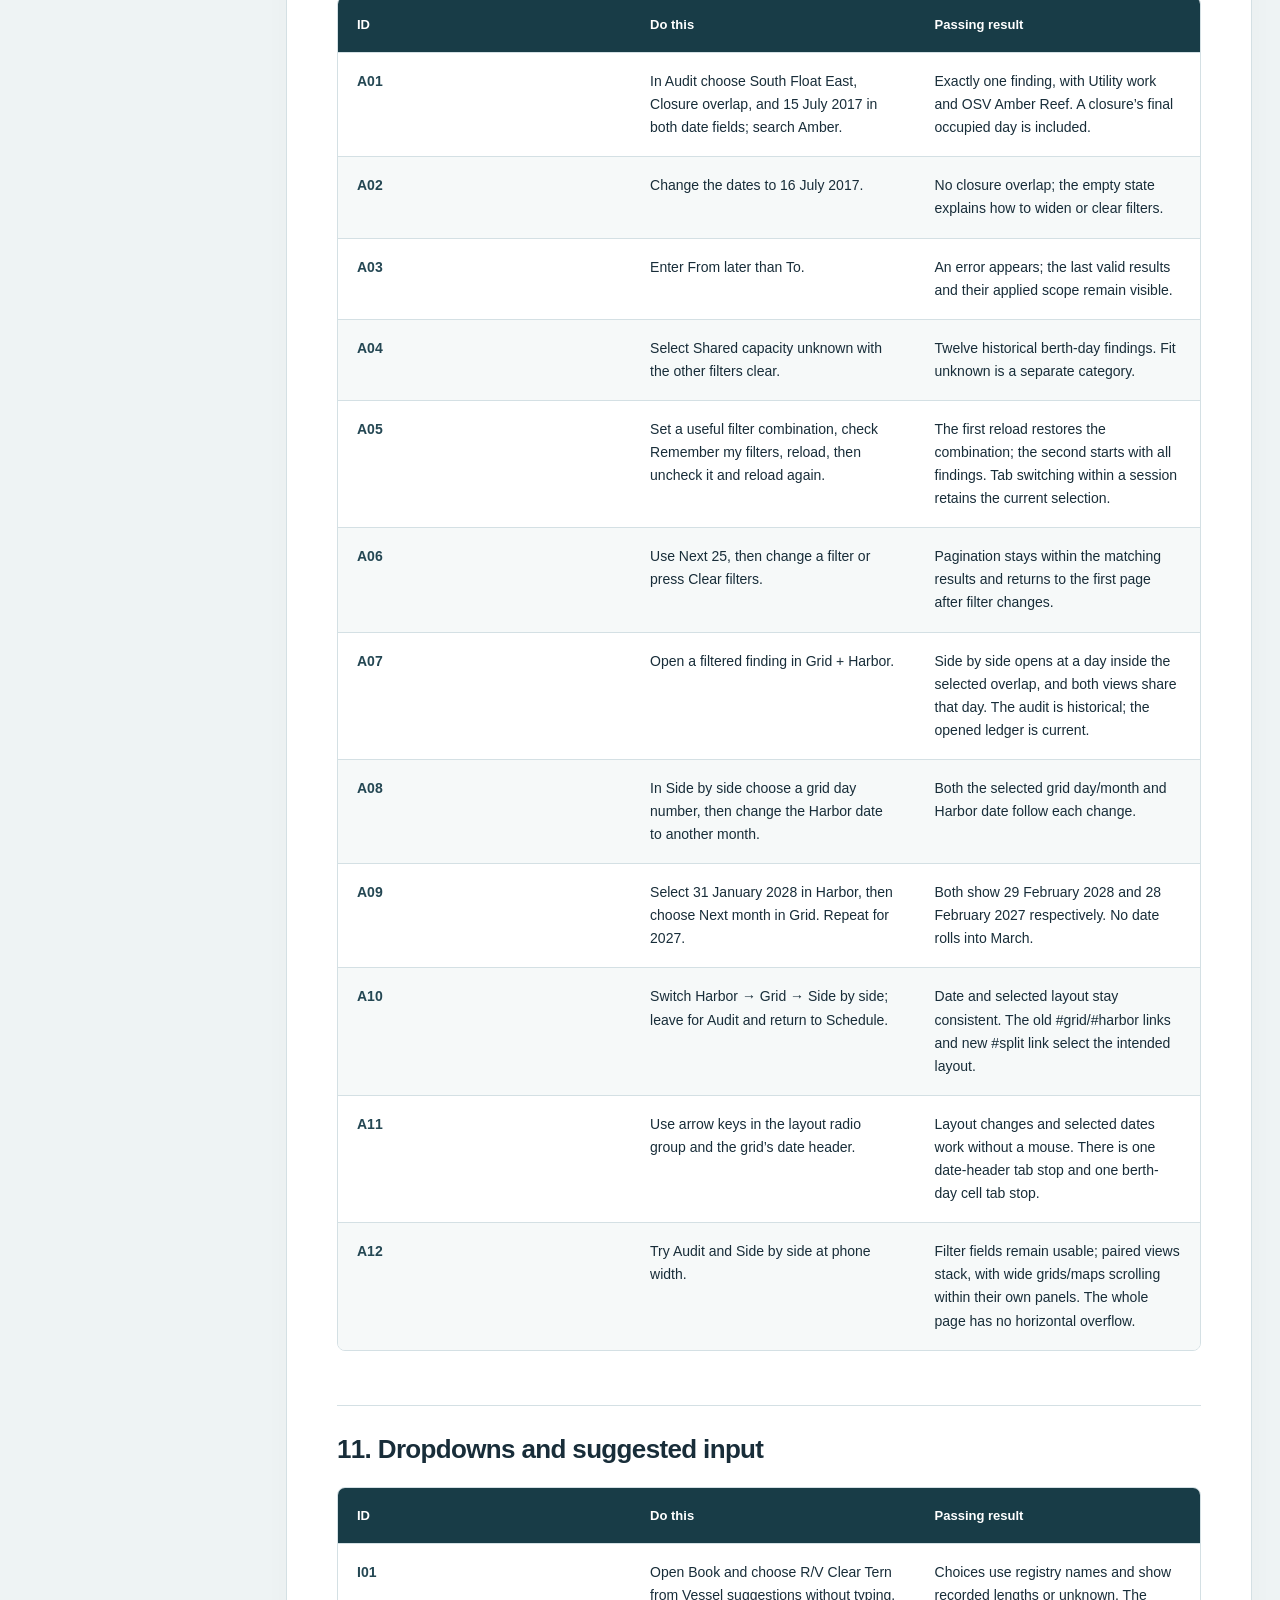
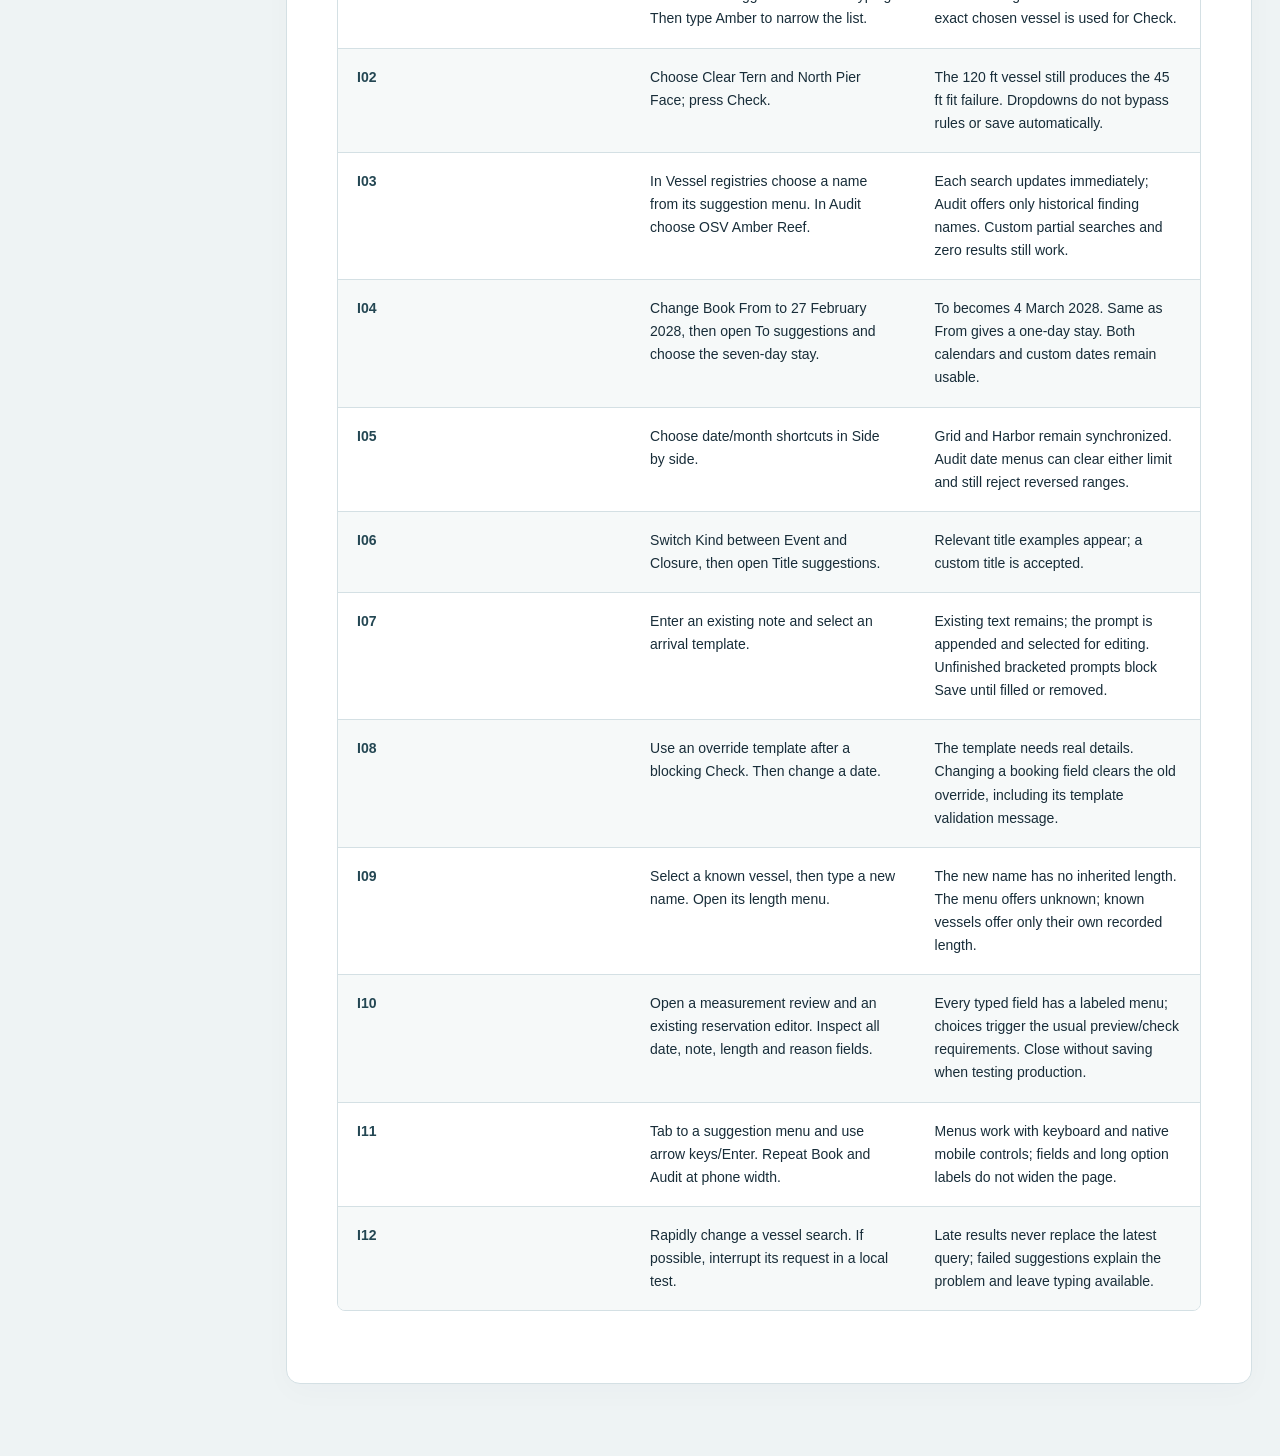
==== commit bc29a3b2: "Offer contextual dropdowns for every typed field" ====
--- a/site/acceptance.html
+++ b/site/acceptance.html
@@ -21,7 +21,7 @@
 @media print{@page{size:A4;margin:17mm}body{background:white;font-size:10pt;line-height:1.5}.top,.toc,.tools{display:none}.layout{display:block;margin:0;padding:0;max-width:none}main{border:0;box-shadow:none;border-radius:0;padding:0}h1{font-size:25pt}h2{font-size:17pt;margin-top:24pt;padding-top:12pt}h3{font-size:13pt}h1,h2,h3{break-after:avoid}table{font-size:9pt;line-height:1.4}th,td{padding:8pt}tr{break-inside:avoid}th{background:#e8eff0;color:var(--ink)}.table-wrap{overflow:visible;border-radius:0}a{color:#164e5c}p,li{orphans:3;widows:3}.footer{font-size:8pt}}
 </style></head><body>
     <header class="top"><div class="brand">Dock Scheduler<span>Acceptance tests</span></div><nav><a href="index.html#harbor">Harbor</a><a href="guide.html">Guide</a><a href="acceptance.html">Acceptance tests</a></nav></header>
-    <div class="layout"><aside class="toc"><h2>In this document</h2><nav aria-label="Contents"><a href="#1-what-can-distinguish-this-submission">1. What can distinguish this submission</a><a href="#2-set-up-a-fair-test">2. Set up a fair test</a><a href="#3-ten-minute-smoke-test">3. Ten-minute smoke test</a><a href="#4-rules-and-failure-cases">4. Rules and failure cases</a><a href="#5-measurement-correction-and-recovery">5. Measurement correction and recovery</a><a href="#6-usability-tasks-for-another-person">6. Usability tasks for another person</a><a href="#7-accessibility-and-presentation-checks">7. Accessibility and presentation checks</a><a href="#8-questions-you-should-be-able-to-answer">8. Questions you should be able to answer</a><a href="#9-submission-readiness">9. Submission readiness</a><a href="#10-audit-filters-and-linked-layouts">10. Audit filters and linked layouts</a></nav></aside><main><div class="tools"><a href="acceptance.md" download>Download Markdown</a><button onclick="window.print()" type="button">Print / Save PDF</button></div><h1 id="dock-scheduler-acceptance-tests-and-interview-questions">Dock Scheduler: acceptance tests and interview questions</h1>
+    <div class="layout"><aside class="toc"><h2>In this document</h2><nav aria-label="Contents"><a href="#1-what-can-distinguish-this-submission">1. What can distinguish this submission</a><a href="#2-set-up-a-fair-test">2. Set up a fair test</a><a href="#3-ten-minute-smoke-test">3. Ten-minute smoke test</a><a href="#4-rules-and-failure-cases">4. Rules and failure cases</a><a href="#5-measurement-correction-and-recovery">5. Measurement correction and recovery</a><a href="#6-usability-tasks-for-another-person">6. Usability tasks for another person</a><a href="#7-accessibility-and-presentation-checks">7. Accessibility and presentation checks</a><a href="#8-questions-you-should-be-able-to-answer">8. Questions you should be able to answer</a><a href="#9-submission-readiness">9. Submission readiness</a><a href="#10-audit-filters-and-linked-layouts">10. Audit filters and linked layouts</a><a href="#11-dropdowns-and-suggested-input">11. Dropdowns and suggested input</a></nav></aside><main><div class="tools"><a href="acceptance.md" download>Download Markdown</a><button onclick="window.print()" type="button">Print / Save PDF</button></div><h1 id="dock-scheduler-acceptance-tests-and-interview-questions">Dock Scheduler: acceptance tests and interview questions</h1>
 <p>Prepared for Baron Zhang · 19 September 2026</p>
 <p><strong>Release standard:</strong> no known silent data loss, no unexplained booking decision, passing critical scenarios, and clear recovery from mistakes. Automated checks support this standard; independent users still need to try the interface. Keep actual results separate from this test plan.</p>
 <p><a href="https://dock-scheduler-henna.vercel.app/">Open the live app</a> · <a href="https://dock-scheduler-henna.vercel.app/guide.html">Read the website guide</a></p>
@@ -62,4 +62,6 @@
 <ul><li>All core smoke cases pass on the deployed URL.</li><li>Critical rule and correction cases pass locally; both database suites are green.</li><li>The record from the live write smoke test has been cancelled.</li><li>The README, website guide, assumptions and actual behavior agree.</li><li>At least one independent person has completed the usability tasks; observed blockers have been fixed or stated clearly.</li><li>The demo can be repeated in two minutes, with exact vessel names, dates and calculations.</li><li>Auth, depth, time-of-day and full change-history limitations are described honestly. The synthetic demo is not presented as ready for a real harbor&#x27;s operations.</li></ul>
 <p><strong>Result log template:</strong> Case ID · build/version · browser/device · expected · observed · pass/fail · issue/evidence · retest result.</p>
 <h2 id="10-audit-filters-and-linked-layouts">10. Audit filters and linked layouts</h2>
-<div class="table-wrap"><table><thead><tr><th scope="col">ID</th><th scope="col">Do this</th><th scope="col">Passing result</th></tr></thead><tbody><tr><td data-label="ID">A01</td><td data-label="Do this">In Audit choose South Float East, Closure overlap, and 15 July 2017 in both date fields; search Amber.</td><td data-label="Passing result">Exactly one finding, with Utility work and OSV Amber Reef. A closure’s final occupied day is included.</td></tr><tr><td data-label="ID">A02</td><td data-label="Do this">Change the dates to 16 July 2017.</td><td data-label="Passing result">No closure overlap; the empty state explains how to widen or clear filters.</td></tr><tr><td data-label="ID">A03</td><td data-label="Do this">Enter From later than To.</td><td data-label="Passing result">An error appears; the last valid results and their applied scope remain visible.</td></tr><tr><td data-label="ID">A04</td><td data-label="Do this">Select Shared capacity unknown with the other filters clear.</td><td data-label="Passing result">Twelve historical berth-day findings. Fit unknown is a separate category.</td></tr><tr><td data-label="ID">A05</td><td data-label="Do this">Set a useful filter combination, check Remember my filters, reload, then uncheck it and reload again.</td><td data-label="Passing result">The first reload restores the combination; the second starts with all findings. Tab switching within a session retains the current selection.</td></tr><tr><td data-label="ID">A06</td><td data-label="Do this">Use Next 25, then change a filter or press Clear filters.</td><td data-label="Passing result">Pagination stays within the matching results and returns to the first page after filter changes.</td></tr><tr><td data-label="ID">A07</td><td data-label="Do this">Open a filtered finding in Grid + Harbor.</td><td data-label="Passing result">Side by side opens at a day inside the selected overlap, and both views share that day. The audit is historical; the opened ledger is current.</td></tr><tr><td data-label="ID">A08</td><td data-label="Do this">In Side by side choose a grid day number, then change the Harbor date to another month.</td><td data-label="Passing result">Both the selected grid day/month and Harbor date follow each change.</td></tr><tr><td data-label="ID">A09</td><td data-label="Do this">Select 31 January 2028 in Harbor, then choose Next month in Grid. Repeat for 2027.</td><td data-label="Passing result">Both show 29 February 2028 and 28 February 2027 respectively. No date rolls into March.</td></tr><tr><td data-label="ID">A10</td><td data-label="Do this">Switch Harbor → Grid → Side by side; leave for Audit and return to Schedule.</td><td data-label="Passing result">Date and selected layout stay consistent. The old #grid/#harbor links and new #split link select the intended layout.</td></tr><tr><td data-label="ID">A11</td><td data-label="Do this">Use arrow keys in the layout radio group and the grid’s date header.</td><td data-label="Passing result">Layout changes and selected dates work without a mouse. There is one date-header tab stop and one berth-day cell tab stop.</td></tr><tr><td data-label="ID">A12</td><td data-label="Do this">Try Audit and Side by side at phone width.</td><td data-label="Passing result">Filter fields remain usable; paired views stack, with wide grids/maps scrolling within their own panels. The whole page has no horizontal overflow.</td></tr></tbody></table></div></main></div></body></html>+<div class="table-wrap"><table><thead><tr><th scope="col">ID</th><th scope="col">Do this</th><th scope="col">Passing result</th></tr></thead><tbody><tr><td data-label="ID">A01</td><td data-label="Do this">In Audit choose South Float East, Closure overlap, and 15 July 2017 in both date fields; search Amber.</td><td data-label="Passing result">Exactly one finding, with Utility work and OSV Amber Reef. A closure’s final occupied day is included.</td></tr><tr><td data-label="ID">A02</td><td data-label="Do this">Change the dates to 16 July 2017.</td><td data-label="Passing result">No closure overlap; the empty state explains how to widen or clear filters.</td></tr><tr><td data-label="ID">A03</td><td data-label="Do this">Enter From later than To.</td><td data-label="Passing result">An error appears; the last valid results and their applied scope remain visible.</td></tr><tr><td data-label="ID">A04</td><td data-label="Do this">Select Shared capacity unknown with the other filters clear.</td><td data-label="Passing result">Twelve historical berth-day findings. Fit unknown is a separate category.</td></tr><tr><td data-label="ID">A05</td><td data-label="Do this">Set a useful filter combination, check Remember my filters, reload, then uncheck it and reload again.</td><td data-label="Passing result">The first reload restores the combination; the second starts with all findings. Tab switching within a session retains the current selection.</td></tr><tr><td data-label="ID">A06</td><td data-label="Do this">Use Next 25, then change a filter or press Clear filters.</td><td data-label="Passing result">Pagination stays within the matching results and returns to the first page after filter changes.</td></tr><tr><td data-label="ID">A07</td><td data-label="Do this">Open a filtered finding in Grid + Harbor.</td><td data-label="Passing result">Side by side opens at a day inside the selected overlap, and both views share that day. The audit is historical; the opened ledger is current.</td></tr><tr><td data-label="ID">A08</td><td data-label="Do this">In Side by side choose a grid day number, then change the Harbor date to another month.</td><td data-label="Passing result">Both the selected grid day/month and Harbor date follow each change.</td></tr><tr><td data-label="ID">A09</td><td data-label="Do this">Select 31 January 2028 in Harbor, then choose Next month in Grid. Repeat for 2027.</td><td data-label="Passing result">Both show 29 February 2028 and 28 February 2027 respectively. No date rolls into March.</td></tr><tr><td data-label="ID">A10</td><td data-label="Do this">Switch Harbor → Grid → Side by side; leave for Audit and return to Schedule.</td><td data-label="Passing result">Date and selected layout stay consistent. The old #grid/#harbor links and new #split link select the intended layout.</td></tr><tr><td data-label="ID">A11</td><td data-label="Do this">Use arrow keys in the layout radio group and the grid’s date header.</td><td data-label="Passing result">Layout changes and selected dates work without a mouse. There is one date-header tab stop and one berth-day cell tab stop.</td></tr><tr><td data-label="ID">A12</td><td data-label="Do this">Try Audit and Side by side at phone width.</td><td data-label="Passing result">Filter fields remain usable; paired views stack, with wide grids/maps scrolling within their own panels. The whole page has no horizontal overflow.</td></tr></tbody></table></div>
+<h2 id="11-dropdowns-and-suggested-input">11. Dropdowns and suggested input</h2>
+<div class="table-wrap"><table><thead><tr><th scope="col">ID</th><th scope="col">Do this</th><th scope="col">Passing result</th></tr></thead><tbody><tr><td data-label="ID">I01</td><td data-label="Do this">Open Book and choose R/V Clear Tern from Vessel suggestions without typing. Then type Amber to narrow the list.</td><td data-label="Passing result">Choices use registry names and show recorded lengths or unknown. The exact chosen vessel is used for Check.</td></tr><tr><td data-label="ID">I02</td><td data-label="Do this">Choose Clear Tern and North Pier Face; press Check.</td><td data-label="Passing result">The 120 ft vessel still produces the 45 ft fit failure. Dropdowns do not bypass rules or save automatically.</td></tr><tr><td data-label="ID">I03</td><td data-label="Do this">In Vessel registries choose a name from its suggestion menu. In Audit choose OSV Amber Reef.</td><td data-label="Passing result">Each search updates immediately; Audit offers only historical finding names. Custom partial searches and zero results still work.</td></tr><tr><td data-label="ID">I04</td><td data-label="Do this">Change Book From to 27 February 2028, then open To suggestions and choose the seven-day stay.</td><td data-label="Passing result">To becomes 4 March 2028. Same as From gives a one-day stay. Both calendars and custom dates remain usable.</td></tr><tr><td data-label="ID">I05</td><td data-label="Do this">Choose date/month shortcuts in Side by side.</td><td data-label="Passing result">Grid and Harbor remain synchronized. Audit date menus can clear either limit and still reject reversed ranges.</td></tr><tr><td data-label="ID">I06</td><td data-label="Do this">Switch Kind between Event and Closure, then open Title suggestions.</td><td data-label="Passing result">Relevant title examples appear; a custom title is accepted.</td></tr><tr><td data-label="ID">I07</td><td data-label="Do this">Enter an existing note and select an arrival template.</td><td data-label="Passing result">Existing text remains; the prompt is appended and selected for editing. Unfinished bracketed prompts block Save until filled or removed.</td></tr><tr><td data-label="ID">I08</td><td data-label="Do this">Use an override template after a blocking Check. Then change a date.</td><td data-label="Passing result">The template needs real details. Changing a booking field clears the old override, including its template validation message.</td></tr><tr><td data-label="ID">I09</td><td data-label="Do this">Select a known vessel, then type a new name. Open its length menu.</td><td data-label="Passing result">The new name has no inherited length. The menu offers unknown; known vessels offer only their own recorded length.</td></tr><tr><td data-label="ID">I10</td><td data-label="Do this">Open a measurement review and an existing reservation editor. Inspect all date, note, length and reason fields.</td><td data-label="Passing result">Every typed field has a labeled menu; choices trigger the usual preview/check requirements. Close without saving when testing production.</td></tr><tr><td data-label="ID">I11</td><td data-label="Do this">Tab to a suggestion menu and use arrow keys/Enter. Repeat Book and Audit at phone width.</td><td data-label="Passing result">Menus work with keyboard and native mobile controls; fields and long option labels do not widen the page.</td></tr><tr><td data-label="ID">I12</td><td data-label="Do this">Rapidly change a vessel search. If possible, interrupt its request in a local test.</td><td data-label="Passing result">Late results never replace the latest query; failed suggestions explain the problem and leave typing available.</td></tr></tbody></table></div></main></div></body></html>
